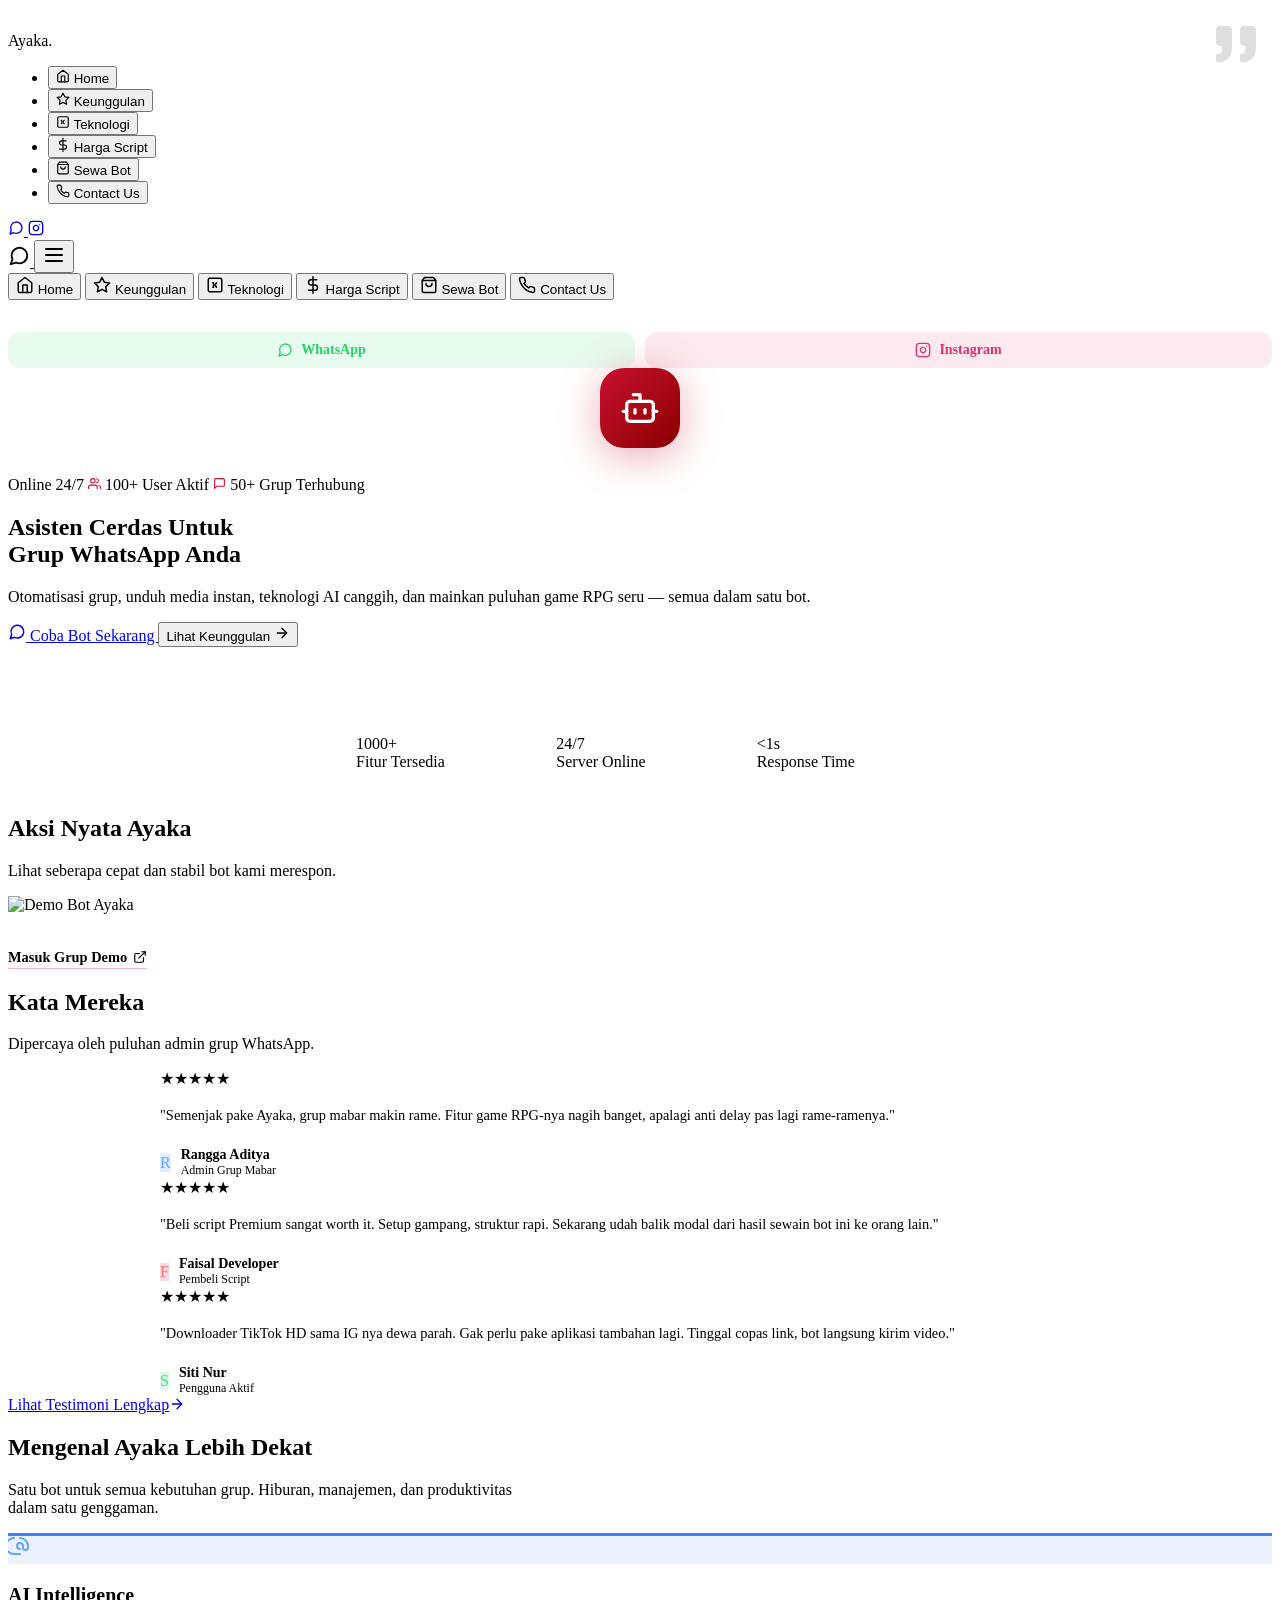
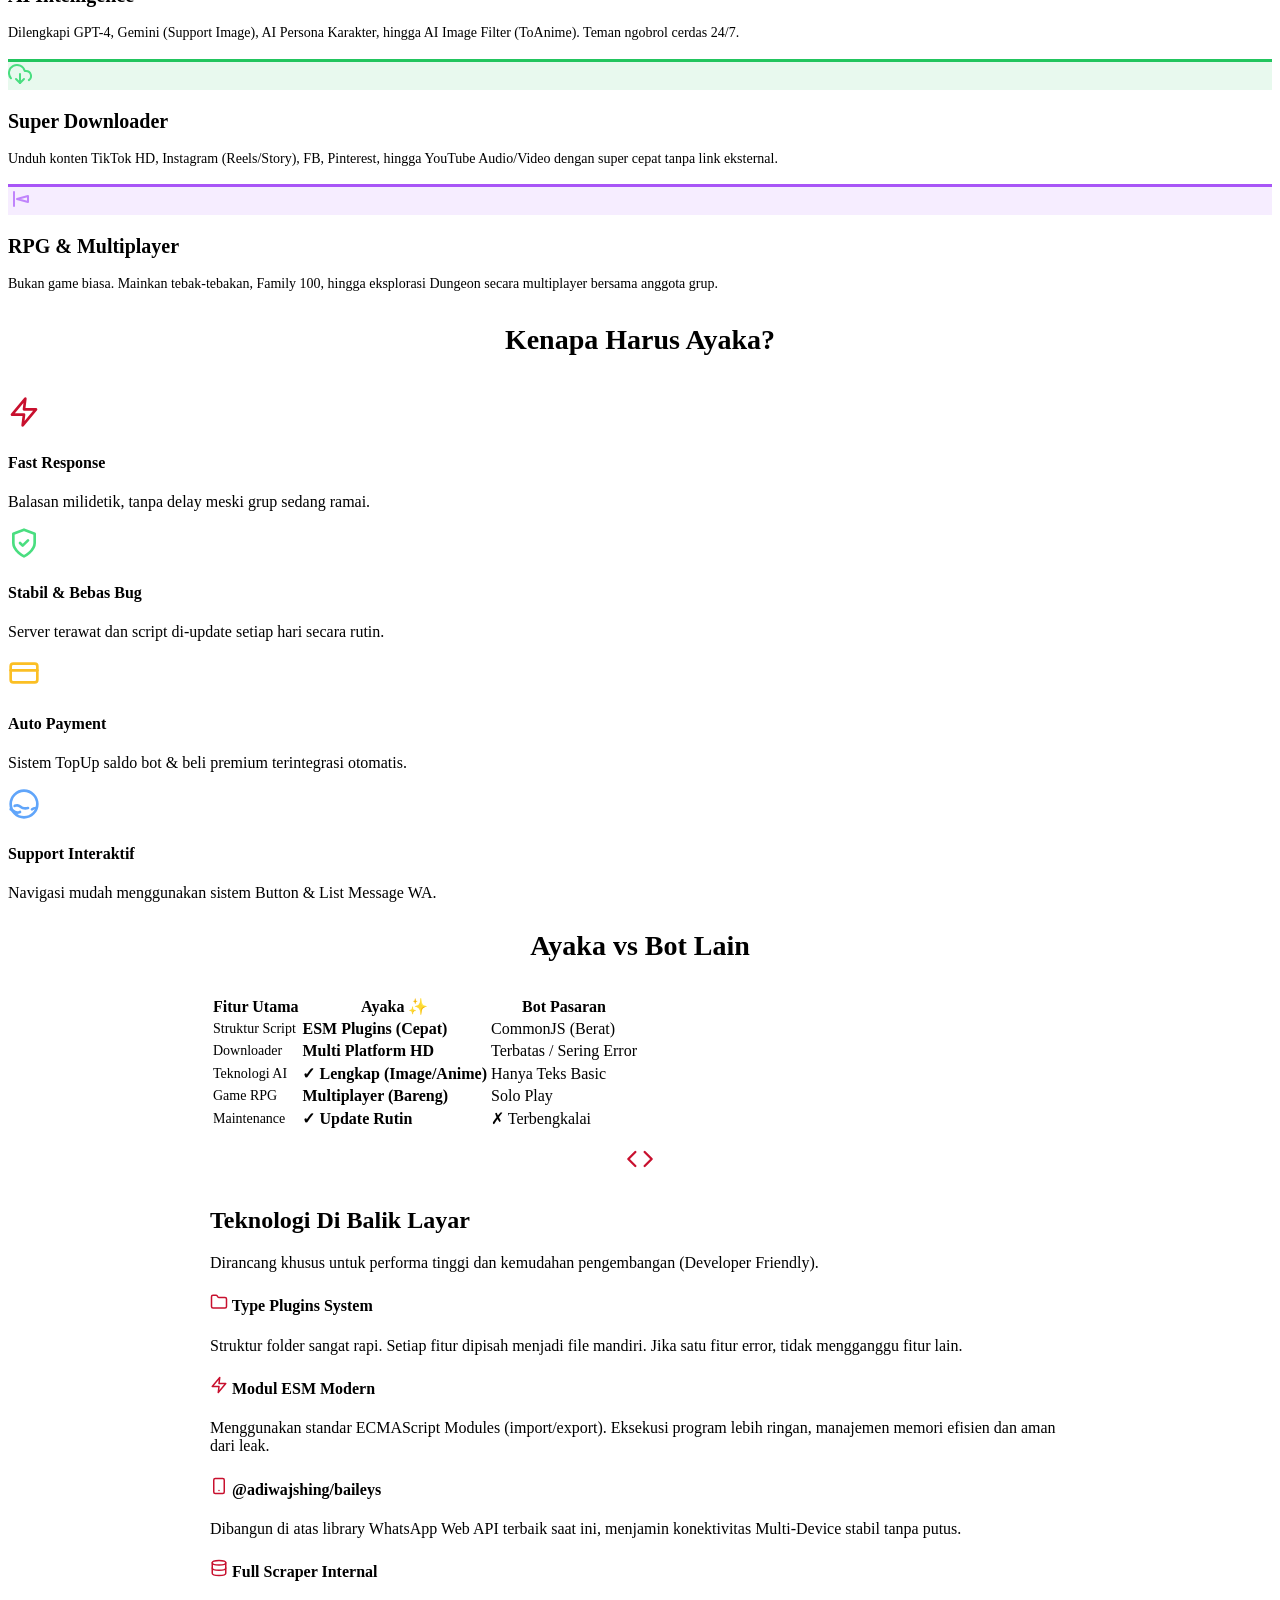
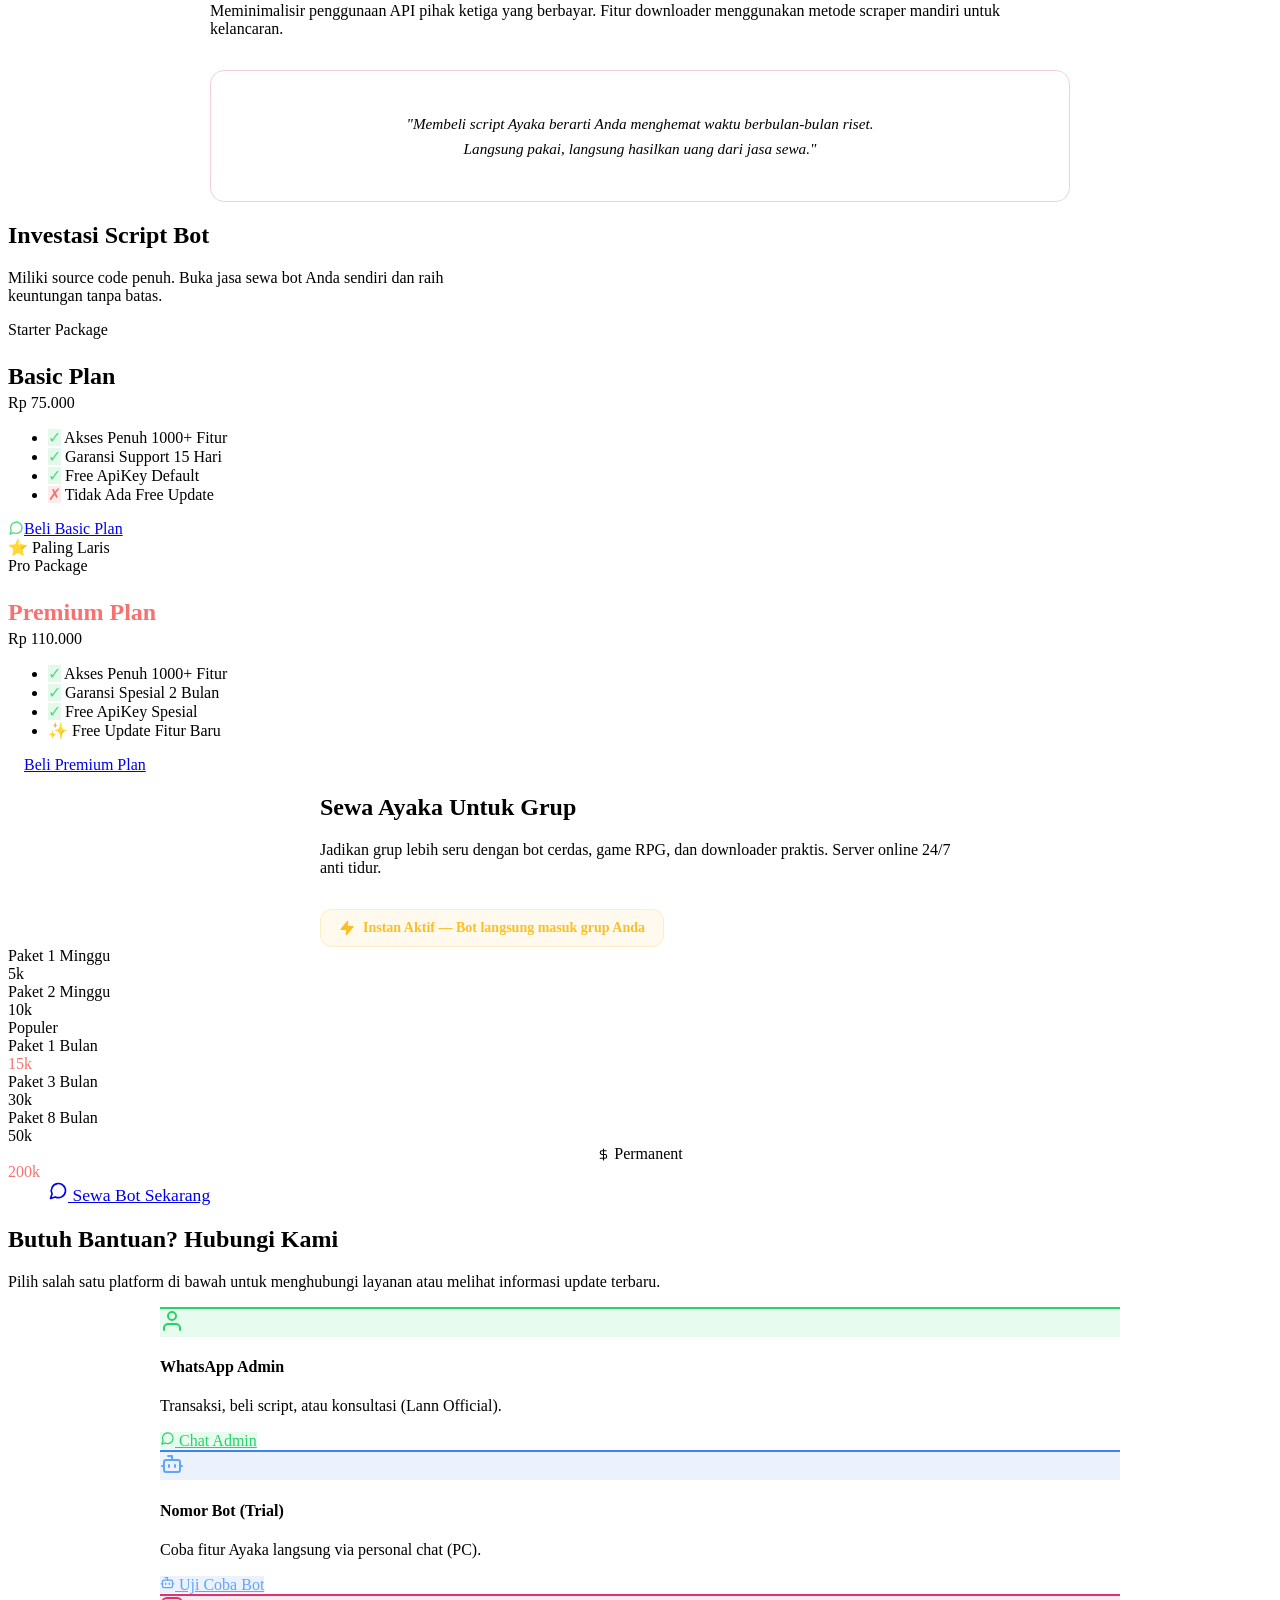
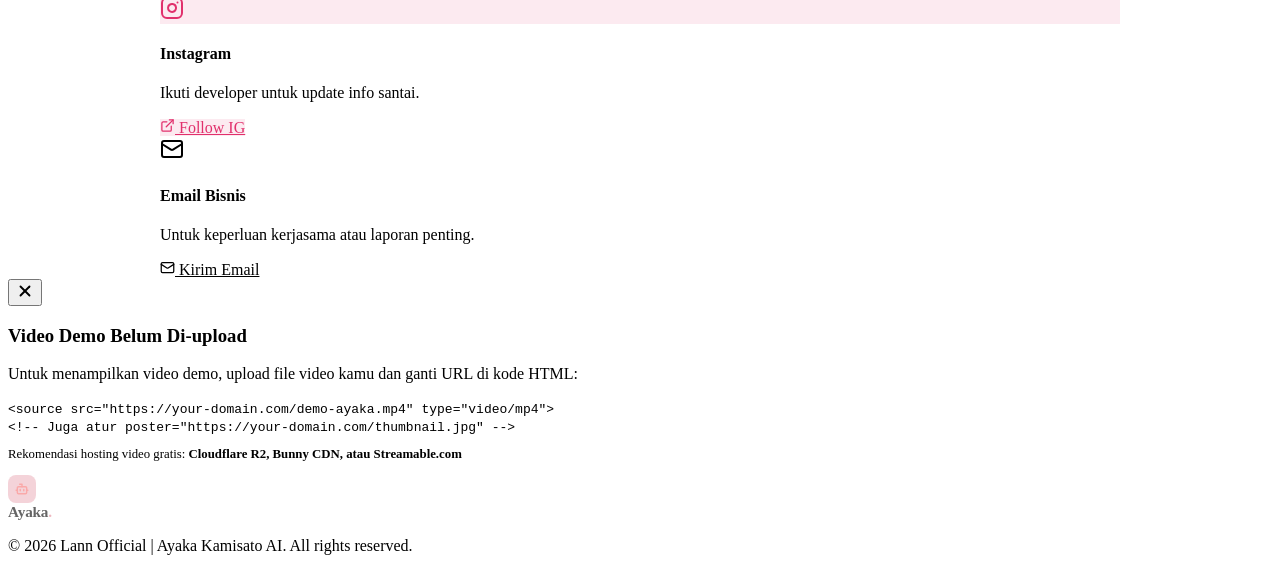
==== index.html @ cf3c9d7c "Update print statement from 'Hello' to 'Goodbye'" ====
<!DOCTYPE html>
<html lang="id">
<head>
  <meta charset="UTF-8">
  <meta name="viewport" content="width=device-width, initial-scale=1.0">
  <title>Ayaka Kamisato | Premium WhatsApp Bot & Script</title>
  <meta name="description" content="Ayaka Kamisato adalah asisten WhatsApp Premium & Modern. Dilengkapi AI, Downloader super cepat, dan fitur RPG interaktif. Beli script atau sewa bot sekarang.">
  <link rel="stylesheet" href="style.css">
  <script src="https://cdn.tailwindcss.com" defer></script>
  <script src="https://unpkg.com/lucide@latest" defer></script>
</head>
<body>

<!-- Ambient Background -->
<div class="bg-ambient" aria-hidden="true"></div>
<div class="bg-grid" aria-hidden="true"></div>

<!-- ==================== NAVBAR ==================== -->
<nav id="navbar" role="navigation" aria-label="Main navigation">
  <div class="nav-inner">
    <!-- Logo -->
    <div class="logo" onclick="navigate('home')" role="button" tabindex="0" aria-label="Go to Home">
      <div class="logo-icon">
        <svg xmlns="http://www.w3.org/2000/svg" width="20" height="20" viewBox="0 0 24 24" fill="none" stroke="white" stroke-width="2.5" stroke-linecap="round" stroke-linejoin="round"><path d="M12 8V4H8"/><rect width="16" height="12" x="4" y="8" rx="2"/><path d="M2 14h2"/><path d="M20 14h2"/><path d="M15 13v2"/><path d="M9 13v2"/></svg>
      </div>
      <span class="logo-text">Ayaka<span>.</span></span>
    </div>

    <!-- Desktop Nav Links -->
    <ul class="nav-links" role="menubar">
      <li role="none"><button data-nav="home" onclick="navigate('home')" class="nav-link active" role="menuitem">
        <svg xmlns="http://www.w3.org/2000/svg" width="14" height="14" viewBox="0 0 24 24" fill="none" stroke="currentColor" stroke-width="2" stroke-linecap="round" stroke-linejoin="round"><path d="m3 9 9-7 9 7v11a2 2 0 0 1-2 2H5a2 2 0 0 1-2-2z"/><polyline points="9 22 9 12 15 12 15 22"/></svg>
        Home
      </button></li>
      <li role="none"><button data-nav="keunggulan" onclick="navigate('keunggulan')" class="nav-link" role="menuitem">
        <svg xmlns="http://www.w3.org/2000/svg" width="14" height="14" viewBox="0 0 24 24" fill="none" stroke="currentColor" stroke-width="2" stroke-linecap="round" stroke-linejoin="round"><polygon points="12 2 15.09 8.26 22 9.27 17 14.14 18.18 21.02 12 17.77 5.82 21.02 7 14.14 2 9.27 8.91 8.26 12 2"/></svg>
        Keunggulan
      </button></li>
      <li role="none"><button data-nav="teknologi" onclick="navigate('teknologi')" class="nav-link" role="menuitem">
        <svg xmlns="http://www.w3.org/2000/svg" width="14" height="14" viewBox="0 0 24 24" fill="none" stroke="currentColor" stroke-width="2" stroke-linecap="round" stroke-linejoin="round"><rect width="18" height="18" x="3" y="3" rx="2"/><path d="M9 9h1v6H9"/><path d="m14 9-2 3 2 3"/></svg>
        Teknologi
      </button></li>
      <li role="none"><button data-nav="harga" onclick="navigate('harga')" class="nav-link" role="menuitem">
        <svg xmlns="http://www.w3.org/2000/svg" width="14" height="14" viewBox="0 0 24 24" fill="none" stroke="currentColor" stroke-width="2" stroke-linecap="round" stroke-linejoin="round"><line x1="12" y1="1" x2="12" y2="23"/><path d="M17 5H9.5a3.5 3.5 0 0 0 0 7h5a3.5 3.5 0 0 1 0 7H6"/></svg>
        Harga Script
      </button></li>
      <li role="none"><button data-nav="sewa" onclick="navigate('sewa')" class="nav-link" role="menuitem">
        <svg xmlns="http://www.w3.org/2000/svg" width="14" height="14" viewBox="0 0 24 24" fill="none" stroke="currentColor" stroke-width="2" stroke-linecap="round" stroke-linejoin="round"><path d="M6 2 3 6v14a2 2 0 0 0 2 2h14a2 2 0 0 0 2-2V6l-3-4z"/><line x1="3" y1="6" x2="21" y2="6"/><path d="M16 10a4 4 0 0 1-8 0"/></svg>
        Sewa Bot
      </button></li>
      <li role="none"><button data-nav="contact" onclick="navigate('contact')" class="nav-link" role="menuitem">
        <svg xmlns="http://www.w3.org/2000/svg" width="14" height="14" viewBox="0 0 24 24" fill="none" stroke="currentColor" stroke-width="2" stroke-linecap="round" stroke-linejoin="round"><path d="M22 16.92v3a2 2 0 0 1-2.18 2 19.79 19.79 0 0 1-8.63-3.07A19.5 19.5 0 0 1 4.99 12a19.79 19.79 0 0 1-3.07-8.67A2 2 0 0 1 3.92 2h3a2 2 0 0 1 2 1.72 12.84 12.84 0 0 0 .7 2.81 2 2 0 0 1-.45 2.11L8.09 9.91a16 16 0 0 0 6 6l1.27-1.27a2 2 0 0 1 2.11-.45 12.84 12.84 0 0 0 2.81.7A2 2 0 0 1 22 16.92z"/></svg>
        Contact Us
      </button></li>
    </ul>

    <!-- Desktop actions -->
    <div class="nav-actions">
      <a href="https://wa.me/6285825143528" target="_blank" rel="noopener" class="nav-icon-btn" title="WhatsApp Admin" aria-label="WhatsApp Admin">
        <svg xmlns="http://www.w3.org/2000/svg" width="16" height="16" viewBox="0 0 24 24" fill="none" stroke="currentColor" stroke-width="2" stroke-linecap="round" stroke-linejoin="round"><path d="m3 21 1.9-5.7a8.5 8.5 0 1 1 3.8 3.8z"/></svg>
      </a>
      <a href="https://instagram.com/__andifadlan" target="_blank" rel="noopener" class="nav-icon-btn" title="Instagram" aria-label="Instagram">
        <svg xmlns="http://www.w3.org/2000/svg" width="16" height="16" viewBox="0 0 24 24" fill="none" stroke="currentColor" stroke-width="2" stroke-linecap="round" stroke-linejoin="round"><rect width="20" height="20" x="2" y="2" rx="5" ry="5"/><path d="M16 11.37A4 4 0 1 1 12.63 8 4 4 0 0 1 16 11.37z"/><line x1="17.5" y1="6.5" x2="17.51" y2="6.5"/></svg>
      </a>
    </div>

    <!-- Mobile actions + hamburger -->
    <div class="mobile-menu-btn">
      <a href="https://wa.me/6285825143528" target="_blank" rel="noopener" style="color: var(--text-muted); transition: color 0.2s;" aria-label="WhatsApp">
        <svg xmlns="http://www.w3.org/2000/svg" width="22" height="22" viewBox="0 0 24 24" fill="none" stroke="currentColor" stroke-width="2" stroke-linecap="round" stroke-linejoin="round"><path d="m3 21 1.9-5.7a8.5 8.5 0 1 1 3.8 3.8z"/></svg>
      </a>
      <button id="hamburger-btn" aria-label="Toggle menu" aria-expanded="false" aria-controls="mobile-menu">
        <svg xmlns="http://www.w3.org/2000/svg" width="24" height="24" viewBox="0 0 24 24" fill="none" stroke="currentColor" stroke-width="2" stroke-linecap="round" stroke-linejoin="round"><line x1="4" y1="6" x2="20" y2="6"/><line x1="4" y1="12" x2="20" y2="12"/><line x1="4" y1="18" x2="20" y2="18"/></svg>
      </button>
    </div>
  </div>
</nav>

<!-- Mobile Drawer -->
<div id="mobile-menu" role="dialog" aria-modal="true" aria-label="Mobile navigation">
  <nav style="margin-bottom: 1rem;">
    <button data-nav="home" onclick="navigate('home')" class="mobile-nav-link">
      <svg class="icon" xmlns="http://www.w3.org/2000/svg" width="18" height="18" viewBox="0 0 24 24" fill="none" stroke="currentColor" stroke-width="2" stroke-linecap="round" stroke-linejoin="round"><path d="m3 9 9-7 9 7v11a2 2 0 0 1-2 2H5a2 2 0 0 1-2-2z"/><polyline points="9 22 9 12 15 12 15 22"/></svg>
      Home
    </button>
    <button data-nav="keunggulan" onclick="navigate('keunggulan')" class="mobile-nav-link">
      <svg class="icon" xmlns="http://www.w3.org/2000/svg" width="18" height="18" viewBox="0 0 24 24" fill="none" stroke="currentColor" stroke-width="2" stroke-linecap="round" stroke-linejoin="round"><polygon points="12 2 15.09 8.26 22 9.27 17 14.14 18.18 21.02 12 17.77 5.82 21.02 7 14.14 2 9.27 8.91 8.26 12 2"/></svg>
      Keunggulan
    </button>
    <button data-nav="teknologi" onclick="navigate('teknologi')" class="mobile-nav-link">
      <svg class="icon" xmlns="http://www.w3.org/2000/svg" width="18" height="18" viewBox="0 0 24 24" fill="none" stroke="currentColor" stroke-width="2" stroke-linecap="round" stroke-linejoin="round"><rect width="18" height="18" x="3" y="3" rx="2"/><path d="M9 9h1v6H9"/><path d="m14 9-2 3 2 3"/></svg>
      Teknologi
    </button>
    <button data-nav="harga" onclick="navigate('harga')" class="mobile-nav-link">
      <svg class="icon" xmlns="http://www.w3.org/2000/svg" width="18" height="18" viewBox="0 0 24 24" fill="none" stroke="currentColor" stroke-width="2" stroke-linecap="round" stroke-linejoin="round"><line x1="12" y1="1" x2="12" y2="23"/><path d="M17 5H9.5a3.5 3.5 0 0 0 0 7h5a3.5 3.5 0 0 1 0 7H6"/></svg>
      Harga Script
    </button>
    <button data-nav="sewa" onclick="navigate('sewa')" class="mobile-nav-link">
      <svg class="icon" xmlns="http://www.w3.org/2000/svg" width="18" height="18" viewBox="0 0 24 24" fill="none" stroke="currentColor" stroke-width="2" stroke-linecap="round" stroke-linejoin="round"><path d="M6 2 3 6v14a2 2 0 0 0 2 2h14a2 2 0 0 0 2-2V6l-3-4z"/><line x1="3" y1="6" x2="21" y2="6"/><path d="M16 10a4 4 0 0 1-8 0"/></svg>
      Sewa Bot
    </button>
    <button data-nav="contact" onclick="navigate('contact')" class="mobile-nav-link">
      <svg class="icon" xmlns="http://www.w3.org/2000/svg" width="18" height="18" viewBox="0 0 24 24" fill="none" stroke="currentColor" stroke-width="2" stroke-linecap="round" stroke-linejoin="round"><path d="M22 16.92v3a2 2 0 0 1-2.18 2 19.79 19.79 0 0 1-8.63-3.07A19.5 19.5 0 0 1 4.99 12a19.79 19.79 0 0 1-3.07-8.67A2 2 0 0 1 3.92 2h3a2 2 0 0 1 2 1.72 12.84 12.84 0 0 0 .7 2.81 2 2 0 0 1-.45 2.11L8.09 9.91a16 16 0 0 0 6 6l1.27-1.27a2 2 0 0 1 2.11-.45 12.84 12.84 0 0 0 2.81.7A2 2 0 0 1 22 16.92z"/></svg>
      Contact Us
    </button>
  </nav>
  <div style="border-top: 1px solid var(--border); padding-top: 1rem; display: flex; gap: 10px;">
    <a href="https://wa.me/6285825143528" target="_blank" rel="noopener"
       style="flex: 1; display: flex; align-items: center; justify-content: center; gap: 8px; padding: 10px; border-radius: 12px; background: rgba(37,211,102,0.1); color: #25D366; font-size: 0.875rem; font-weight: 600; text-decoration: none;">
      <svg xmlns="http://www.w3.org/2000/svg" width="16" height="16" viewBox="0 0 24 24" fill="none" stroke="currentColor" stroke-width="2" stroke-linecap="round" stroke-linejoin="round"><path d="m3 21 1.9-5.7a8.5 8.5 0 1 1 3.8 3.8z"/></svg>
      WhatsApp
    </a>
    <a href="https://instagram.com/__andifadlan" target="_blank" rel="noopener"
       style="flex: 1; display: flex; align-items: center; justify-content: center; gap: 8px; padding: 10px; border-radius: 12px; background: rgba(225,48,108,0.1); color: #E1306C; font-size: 0.875rem; font-weight: 600; text-decoration: none;">
      <svg xmlns="http://www.w3.org/2000/svg" width="16" height="16" viewBox="0 0 24 24" fill="none" stroke="currentColor" stroke-width="2" stroke-linecap="round" stroke-linejoin="round"><rect width="20" height="20" x="2" y="2" rx="5" ry="5"/><path d="M16 11.37A4 4 0 1 1 12.63 8 4 4 0 0 1 16 11.37z"/><line x1="17.5" y1="6.5" x2="17.51" y2="6.5"/></svg>
      Instagram
    </a>
  </div>
</div>

<!-- ==================== MAIN ==================== -->
<main>

  <!-- ====== 1. HOME ====== -->
  <section id="home" class="page-section">
    <div class="section-container">

      <!-- Hero -->
      <div class="hero-wrapper reveal">
        <!-- Floating bot icon -->
        <div style="margin-bottom: 1.75rem; display: flex; justify-content: center;">
          <div class="animate-float" style="width: 80px; height: 80px; border-radius: 24px; background: linear-gradient(135deg, #C8102E, #8B0000); display: flex; align-items: center; justify-content: center; box-shadow: 0 8px 40px rgba(200,16,46,0.35);">
            <svg xmlns="http://www.w3.org/2000/svg" width="40" height="40" viewBox="0 0 24 24" fill="none" stroke="white" stroke-width="2" stroke-linecap="round" stroke-linejoin="round"><path d="M12 8V4H8"/><rect width="16" height="12" x="4" y="8" rx="2"/><path d="M2 14h2"/><path d="M20 14h2"/><path d="M15 13v2"/><path d="M9 13v2"/></svg>
          </div>
        </div>

        <!-- Badges -->
        <div class="hero-badges">
          <span class="pill pill-red">
            <span class="pulse-dot"></span>
            Online 24/7
          </span>
          <span class="pill">
            <svg xmlns="http://www.w3.org/2000/svg" width="13" height="13" viewBox="0 0 24 24" fill="none" stroke="#C8102E" stroke-width="2" stroke-linecap="round" stroke-linejoin="round"><path d="M17 21v-2a4 4 0 0 0-4-4H5a4 4 0 0 0-4 4v2"/><circle cx="9" cy="7" r="4"/><path d="M23 21v-2a4 4 0 0 0-3-3.87"/><path d="M16 3.13a4 4 0 0 1 0 7.75"/></svg>
            100+ User Aktif
          </span>
          <span class="pill">
            <svg xmlns="http://www.w3.org/2000/svg" width="13" height="13" viewBox="0 0 24 24" fill="none" stroke="#C8102E" stroke-width="2" stroke-linecap="round" stroke-linejoin="round"><path d="M21 15a2 2 0 0 1-2 2H7l-4 4V5a2 2 0 0 1 2-2h14a2 2 0 0 1 2 2z"/></svg>
            50+ Grup Terhubung
          </span>
        </div>

        <h1 class="display-heading hero-title">
          Asisten Cerdas Untuk<br>
          <span class="text-gradient">Grup WhatsApp Anda</span>
        </h1>
        <p class="hero-desc">
          Otomatisasi grup, unduh media instan, teknologi AI canggih, dan mainkan puluhan game RPG seru — semua dalam satu bot.
        </p>
        <div class="hero-actions">
          <a href="https://chat.whatsapp.com/CMWxneFpwcPDoMuh66eY2v" target="_blank" rel="noopener" class="btn-primary">
            <svg xmlns="http://www.w3.org/2000/svg" width="18" height="18" viewBox="0 0 24 24" fill="none" stroke="currentColor" stroke-width="2" stroke-linecap="round" stroke-linejoin="round"><path d="m3 21 1.9-5.7a8.5 8.5 0 1 1 3.8 3.8z"/></svg>
            Coba Bot Sekarang
          </a>
          <button onclick="navigate('keunggulan')" class="btn-secondary">
            Lihat Keunggulan
            <svg xmlns="http://www.w3.org/2000/svg" width="16" height="16" viewBox="0 0 24 24" fill="none" stroke="currentColor" stroke-width="2" stroke-linecap="round" stroke-linejoin="round"><path d="M5 12h14"/><path d="m12 5 7 7-7 7"/></svg>
          </button>
        </div>
      </div>

      <!-- Stats bar -->
      <div class="reveal reveal-delay-1" style="max-width: 600px; margin: 4rem auto 0; display: grid; grid-template-columns: repeat(3, 1fr); gap: 1px; background: var(--border); border-radius: 20px; overflow: hidden; border: 1px solid var(--border);">
        <div class="stat-item" style="padding: 24px 16px; background: var(--bg-card);">
          <div class="stat-number text-gradient">1000+</div>
          <div class="stat-label">Fitur Tersedia</div>
        </div>
        <div class="stat-item" style="padding: 24px 16px; background: var(--bg-card); border-left: 1px solid var(--border); border-right: 1px solid var(--border);">
          <div class="stat-number text-gradient">24/7</div>
          <div class="stat-label">Server Online</div>
        </div>
        <div class="stat-item" style="padding: 24px 16px; background: var(--bg-card);">
          <div class="stat-number text-gradient">&lt;1s</div>
          <div class="stat-label">Response Time</div>
        </div>
      </div>

      <!-- Video Demo -->
      <div class="video-wrapper reveal reveal-delay-2">
        <div class="text-center mb-8">
          <h2 class="section-heading">Aksi Nyata <span class="text-gradient">Ayaka</span></h2>
          <div class="divider"></div>
          <p class="text-subtle mt-4">Lihat seberapa cepat dan stabil bot kami merespon.</p>
        </div>

        <!-- Video container — click to open modal -->
        <div class="video-frame" onclick="openVideoModal()" role="button" tabindex="0" aria-label="Play demo video">
          <img src="https://images.unsplash.com/photo-1614680376593-902f74a936c2?q=80&w=2000&auto=format&fit=crop" alt="Demo Bot Ayaka">
          <div class="video-overlay"></div>
          <div class="play-btn">
            <div class="play-circle">
              <svg xmlns="http://www.w3.org/2000/svg" width="30" height="30" viewBox="0 0 24 24" fill="white" stroke="white" stroke-width="2" stroke-linecap="round" stroke-linejoin="round"><polygon points="5 3 19 12 5 21 5 3"/></svg>
            </div>
          </div>
        </div>

        <div class="text-center mt-6">
          <a href="https://chat.whatsapp.com/CMWxneFpwcPDoMuh66eY2v" target="_blank" rel="noopener"
             style="display: inline-flex; align-items: center; gap: 6px; color: var(--red); font-weight: 600; font-size: 0.9rem; text-decoration: none; border-bottom: 1px solid rgba(200,16,46,0.3); padding-bottom: 2px; transition: border-color 0.2s;">
            Masuk Grup Demo
            <svg xmlns="http://www.w3.org/2000/svg" width="14" height="14" viewBox="0 0 24 24" fill="none" stroke="currentColor" stroke-width="2" stroke-linecap="round" stroke-linejoin="round"><path d="M18 13v6a2 2 0 0 1-2 2H5a2 2 0 0 1-2-2V8a2 2 0 0 1 2-2h6"/><polyline points="15 3 21 3 21 9"/><line x1="10" y1="14" x2="21" y2="3"/></svg>
          </a>
        </div>
      </div>

      <!-- Testimonials -->
      <div class="mt-20 reveal">
        <div class="text-center mb-12">
          <h2 class="section-heading">Kata <span class="text-gradient">Mereka</span></h2>
          <div class="divider"></div>
          <p class="text-subtle mt-4">Dipercaya oleh puluhan admin grup WhatsApp.</p>
        </div>

        <div class="grid-3" style="max-width: 960px; margin: 0 auto;">
          <!-- Testi 1 -->
          <div class="testi-card">
            <div style="position: absolute; top: 20px; right: 20px; opacity: 0.04;">
              <svg xmlns="http://www.w3.org/2000/svg" width="48" height="48" viewBox="0 0 24 24" fill="currentColor"><path d="M3 21c3 0 7-1 7-8V5c0-1.25-.756-2.017-2-2H4c-1.25 0-2 .75-2 1.972V11c0 1.25.75 2 2 2 1 0 1 0 1 1v1c0 1-1 2-2 2s-1 .008-1 1.031V20c0 1 0 1 1 1z"/><path d="M15 21c3 0 7-1 7-8V5c0-1.25-.757-2.017-2-2h-4c-1.25 0-2 .75-2 1.972V11c0 1.25.75 2 2 2h.75c0 2.25.25 4-2.75 4v3c0 1 0 1 1 1z"/></svg>
            </div>
            <div class="stars">★★★★★</div>
            <p style="font-size: 0.9rem; color: var(--text-subtle); margin-bottom: 1.25rem; line-height: 1.7;">"Semenjak pake Ayaka, grup mabar makin rame. Fitur game RPG-nya nagih banget, apalagi anti delay pas lagi rame-ramenya."</p>
            <div style="display: flex; align-items: center; gap: 10px;">
              <div class="testi-avatar" style="background: rgba(59,130,246,0.15); color: #60A5FA;">R</div>
              <div>
                <div style="font-weight: 700; font-size: 0.875rem;">Rangga Aditya</div>
                <div style="font-size: 0.75rem; color: var(--text-muted);">Admin Grup Mabar</div>
              </div>
            </div>
          </div>

          <!-- Testi 2 -->
          <div class="testi-card testi-featured">
            <div style="position: absolute; top: 20px; right: 20px; opacity: 0.04;">
              <svg xmlns="http://www.w3.org/2000/svg" width="48" height="48" viewBox="0 0 24 24" fill="currentColor"><path d="M3 21c3 0 7-1 7-8V5c0-1.25-.756-2.017-2-2H4c-1.25 0-2 .75-2 1.972V11c0 1.25.75 2 2 2 1 0 1 0 1 1v1c0 1-1 2-2 2s-1 .008-1 1.031V20c0 1 0 1 1 1z"/><path d="M15 21c3 0 7-1 7-8V5c0-1.25-.757-2.017-2-2h-4c-1.25 0-2 .75-2 1.972V11c0 1.25.75 2 2 2h.75c0 2.25.25 4-2.75 4v3c0 1 0 1 1 1z"/></svg>
            </div>
            <div class="stars">★★★★★</div>
            <p style="font-size: 0.9rem; color: var(--text-subtle); margin-bottom: 1.25rem; line-height: 1.7;">"Beli script Premium sangat worth it. Setup gampang, struktur rapi. Sekarang udah balik modal dari hasil sewain bot ini ke orang lain."</p>
            <div style="display: flex; align-items: center; gap: 10px;">
              <div class="testi-avatar" style="background: rgba(200,16,46,0.15); color: #f87171;">F</div>
              <div>
                <div style="font-weight: 700; font-size: 0.875rem;">Faisal Developer</div>
                <div style="font-size: 0.75rem; color: var(--text-muted);">Pembeli Script</div>
              </div>
            </div>
          </div>

          <!-- Testi 3 -->
          <div class="testi-card">
            <div style="position: absolute; top: 20px; right: 20px; opacity: 0.04;">
              <svg xmlns="http://www.w3.org/2000/svg" width="48" height="48" viewBox="0 0 24 24" fill="currentColor"><path d="M3 21c3 0 7-1 7-8V5c0-1.25-.756-2.017-2-2H4c-1.25 0-2 .75-2 1.972V11c0 1.25.75 2 2 2 1 0 1 0 1 1v1c0 1-1 2-2 2s-1 .008-1 1.031V20c0 1 0 1 1 1z"/><path d="M15 21c3 0 7-1 7-8V5c0-1.25-.757-2.017-2-2h-4c-1.25 0-2 .75-2 1.972V11c0 1.25.75 2 2 2h.75c0 2.25.25 4-2.75 4v3c0 1 0 1 1 1z"/></svg>
            </div>
            <div class="stars">★★★★★</div>
            <p style="font-size: 0.9rem; color: var(--text-subtle); margin-bottom: 1.25rem; line-height: 1.7;">"Downloader TikTok HD sama IG nya dewa parah. Gak perlu pake aplikasi tambahan lagi. Tinggal copas link, bot langsung kirim video."</p>
            <div style="display: flex; align-items: center; gap: 10px;">
              <div class="testi-avatar" style="background: rgba(34,197,94,0.15); color: #4ADE80;">S</div>
              <div>
                <div style="font-weight: 700; font-size: 0.875rem;">Siti Nur</div>
                <div style="font-size: 0.75rem; color: var(--text-muted);">Pengguna Aktif</div>
              </div>
            </div>
          </div>
        </div>

        <div class="text-center mt-8">
          <a href="https://whatsapp.com/channel/0029Vb7t19Z3GJP49ynXKj1V" target="_blank" rel="noopener" class="btn-secondary" style="display: inline-flex;">
            Lihat Testimoni Lengkap
            <svg xmlns="http://www.w3.org/2000/svg" width="16" height="16" viewBox="0 0 24 24" fill="none" stroke="currentColor" stroke-width="2" stroke-linecap="round" stroke-linejoin="round"><path d="M5 12h14"/><path d="m12 5 7 7-7 7"/></svg>
          </a>
        </div>
      </div>

    </div>
  </section>

  <!-- ====== 2. KEUNGGULAN ====== -->
  <section id="keunggulan" class="page-section">
    <div class="section-container">

      <div class="text-center mb-16 reveal">
        <h2 class="section-heading">Mengenal <span class="text-gradient">Ayaka</span> Lebih Dekat</h2>
        <div class="divider"></div>
        <p class="text-subtle mt-4 mx-auto" style="max-width: 520px;">Satu bot untuk semua kebutuhan grup. Hiburan, manajemen, dan produktivitas dalam satu genggaman.</p>
      </div>

      <!-- Feature Cards -->
      <div class="grid-3 mb-20 reveal">
        <div class="feature-card" style="border-top: 3px solid #3B82F6;">
          <div class="feature-icon" style="background: rgba(59,130,246,0.1);">
            <svg xmlns="http://www.w3.org/2000/svg" width="24" height="24" viewBox="0 0 24 24" fill="none" stroke="#60A5FA" stroke-width="2" stroke-linecap="round" stroke-linejoin="round"><path d="M12 2a8 8 0 0 1 8 8v1.5a2.5 2.5 0 0 1-5 0V10a3 3 0 1 0-3 3"/><path d="M6 2a8 8 0 0 0 0 16H12"/></svg>
          </div>
          <h3 style="font-weight: 800; font-size: 1.25rem; margin-bottom: 10px;">AI Intelligence</h3>
          <p style="font-size: 0.875rem; color: var(--text-subtle); line-height: 1.7;">Dilengkapi GPT-4, Gemini (Support Image), AI Persona Karakter, hingga AI Image Filter (ToAnime). Teman ngobrol cerdas 24/7.</p>
        </div>
        <div class="feature-card" style="border-top: 3px solid #22C55E;">
          <div class="feature-icon" style="background: rgba(34,197,94,0.1);">
            <svg xmlns="http://www.w3.org/2000/svg" width="24" height="24" viewBox="0 0 24 24" fill="none" stroke="#4ADE80" stroke-width="2" stroke-linecap="round" stroke-linejoin="round"><polyline points="8 17 12 21 16 17"/><line x1="12" y1="12" x2="12" y2="21"/><path d="M20.88 18.09A5 5 0 0 0 18 9h-1.26A8 8 0 1 0 3 16.29"/></svg>
          </div>
          <h3 style="font-weight: 800; font-size: 1.25rem; margin-bottom: 10px;">Super Downloader</h3>
          <p style="font-size: 0.875rem; color: var(--text-subtle); line-height: 1.7;">Unduh konten TikTok HD, Instagram (Reels/Story), FB, Pinterest, hingga YouTube Audio/Video dengan super cepat tanpa link eksternal.</p>
        </div>
        <div class="feature-card" style="border-top: 3px solid #A855F7;">
          <div class="feature-icon" style="background: rgba(168,85,247,0.1);">
            <svg xmlns="http://www.w3.org/2000/svg" width="24" height="24" viewBox="0 0 24 24" fill="none" stroke="#C084FC" stroke-width="2" stroke-linecap="round" stroke-linejoin="round"><line x1="6" y1="5" x2="6" y2="19"/><path d="M20 9 9 12l11 3V9z"/></svg>
          </div>
          <h3 style="font-weight: 800; font-size: 1.25rem; margin-bottom: 10px;">RPG & Multiplayer</h3>
          <p style="font-size: 0.875rem; color: var(--text-subtle); line-height: 1.7;">Bukan game biasa. Mainkan tebak-tebakan, Family 100, hingga eksplorasi Dungeon secara multiplayer bersama anggota grup.</p>
        </div>
      </div>

      <!-- Why Ayaka -->
      <div class="mb-20 reveal">
        <h3 style="font-family: var(--font-display); font-size: 1.75rem; text-align: center; margin-bottom: 2.5rem;">Kenapa Harus <span style="color: var(--red);">Ayaka?</span></h3>
        <div class="grid-4">
          <div class="why-card">
            <div class="why-icon"><svg xmlns="http://www.w3.org/2000/svg" width="32" height="32" viewBox="0 0 24 24" fill="none" stroke="#C8102E" stroke-width="2" stroke-linecap="round" stroke-linejoin="round"><polygon points="13 2 3 14 12 14 11 22 21 10 12 10 13 2"/></svg></div>
            <h4>Fast Response</h4>
            <p>Balasan milidetik, tanpa delay meski grup sedang ramai.</p>
          </div>
          <div class="why-card">
            <div class="why-icon"><svg xmlns="http://www.w3.org/2000/svg" width="32" height="32" viewBox="0 0 24 24" fill="none" stroke="#4ADE80" stroke-width="2" stroke-linecap="round" stroke-linejoin="round"><path d="M12 22s8-4 8-10V5l-8-3-8 3v7c0 6 8 10 8 10z"/><path d="m9 12 2 2 4-4"/></svg></div>
            <h4>Stabil & Bebas Bug</h4>
            <p>Server terawat dan script di-update setiap hari secara rutin.</p>
          </div>
          <div class="why-card">
            <div class="why-icon"><svg xmlns="http://www.w3.org/2000/svg" width="32" height="32" viewBox="0 0 24 24" fill="none" stroke="#FBBF24" stroke-width="2" stroke-linecap="round" stroke-linejoin="round"><rect width="20" height="14" x="2" y="5" rx="2"/><line x1="2" y1="10" x2="22" y2="10"/></svg></div>
            <h4>Auto Payment</h4>
            <p>Sistem TopUp saldo bot & beli premium terintegrasi otomatis.</p>
          </div>
          <div class="why-card">
            <div class="why-icon"><svg xmlns="http://www.w3.org/2000/svg" width="32" height="32" viewBox="0 0 24 24" fill="none" stroke="#60A5FA" stroke-width="2" stroke-linecap="round" stroke-linejoin="round"><path d="M15 15s-2 .5-4 0-2-2-4-2-2 .5-2 .5"/><path d="M9 18c-4.51 2-5-2-7-2"/><path d="M21 15c-1 0-2.5.5-3 1"/><path d="M2 12c0-5.5 4.5-10 10-10s10 4.5 10 10-4.5 10-10 10S2 17.5 2 12z"/></svg></div>
            <h4>Support Interaktif</h4>
            <p>Navigasi mudah menggunakan sistem Button & List Message WA.</p>
          </div>
        </div>
      </div>

      <!-- Comparison Table -->
      <div class="reveal" style="max-width: 860px; margin: 0 auto;">
        <h3 style="font-family: var(--font-display); font-size: 1.75rem; text-align: center; margin-bottom: 2rem;">Ayaka <span style="color: var(--text-muted);">vs Bot Lain</span></h3>
        <div style="background: var(--bg-card); border: 1px solid var(--border); border-radius: 20px; overflow: hidden;">
          <div style="overflow-x: auto;">
            <table class="compare-table">
              <thead>
                <tr>
                  <th>Fitur Utama</th>
                  <th class="col-ayaka">Ayaka ✨</th>
                  <th>Bot Pasaran</th>
                </tr>
              </thead>
              <tbody>
                <tr>
                  <td style="color: var(--text-subtle); font-size: 0.875rem;">Struktur Script</td>
                  <td class="col-ayaka" style="font-weight: 600;">ESM Plugins (Cepat)</td>
                  <td style="color: var(--text-muted);">CommonJS (Berat)</td>
                </tr>
                <tr>
                  <td style="color: var(--text-subtle); font-size: 0.875rem;">Downloader</td>
                  <td class="col-ayaka" style="font-weight: 600;">Multi Platform HD</td>
                  <td style="color: var(--text-muted);">Terbatas / Sering Error</td>
                </tr>
                <tr>
                  <td style="color: var(--text-subtle); font-size: 0.875rem;">Teknologi AI</td>
                  <td class="col-ayaka" style="font-weight: 600;">✓ Lengkap (Image/Anime)</td>
                  <td style="color: var(--text-muted);">Hanya Teks Basic</td>
                </tr>
                <tr>
                  <td style="color: var(--text-subtle); font-size: 0.875rem;">Game RPG</td>
                  <td class="col-ayaka" style="font-weight: 600;">Multiplayer (Bareng)</td>
                  <td style="color: var(--text-muted);">Solo Play</td>
                </tr>
                <tr>
                  <td style="color: var(--text-subtle); font-size: 0.875rem;">Maintenance</td>
                  <td class="col-ayaka" style="font-weight: 600;">✓ Update Rutin</td>
                  <td style="color: var(--text-muted);">✗ Terbengkalai</td>
                </tr>
              </tbody>
            </table>
          </div>
        </div>
      </div>

    </div>
  </section>

  <!-- ====== 3. TEKNOLOGI ====== -->
  <section id="teknologi" class="page-section">
    <div class="section-container">
      <div style="max-width: 860px; margin: 0 auto;">
        <div class="text-center mb-12 reveal">
          <div style="width: 56px; height: 56px; background: var(--red-dim); border-radius: 16px; display: flex; align-items: center; justify-content: center; margin: 0 auto 1rem;">
            <svg xmlns="http://www.w3.org/2000/svg" width="28" height="28" viewBox="0 0 24 24" fill="none" stroke="#C8102E" stroke-width="2" stroke-linecap="round" stroke-linejoin="round"><polyline points="16 18 22 12 16 6"/><polyline points="8 6 2 12 8 18"/></svg>
          </div>
          <h2 class="section-heading">Teknologi <span class="text-gradient">Di Balik Layar</span></h2>
          <div class="divider"></div>
          <p class="text-subtle mt-4">Dirancang khusus untuk performa tinggi dan kemudahan pengembangan (Developer Friendly).</p>
        </div>

        <div class="grid-2 reveal">
          <div class="tech-card">
            <h4>
              <svg xmlns="http://www.w3.org/2000/svg" width="18" height="18" viewBox="0 0 24 24" fill="none" stroke="#C8102E" stroke-width="2" stroke-linecap="round" stroke-linejoin="round"><path d="M4 20h16a2 2 0 0 0 2-2V8a2 2 0 0 0-2-2h-7.93a2 2 0 0 1-1.66-.9l-.82-1.2A2 2 0 0 0 7.93 3H4a2 2 0 0 0-2 2v13c0 1.1.9 2 2 2z"/></svg>
              Type Plugins System
            </h4>
            <p>Struktur folder sangat rapi. Setiap fitur dipisah menjadi file mandiri. Jika satu fitur error, tidak mengganggu fitur lain.</p>
          </div>
          <div class="tech-card">
            <h4>
              <svg xmlns="http://www.w3.org/2000/svg" width="18" height="18" viewBox="0 0 24 24" fill="none" stroke="#C8102E" stroke-width="2" stroke-linecap="round" stroke-linejoin="round"><polygon points="13 2 3 14 12 14 11 22 21 10 12 10 13 2"/></svg>
              Modul ESM Modern
            </h4>
            <p>Menggunakan standar ECMAScript Modules (import/export). Eksekusi program lebih ringan, manajemen memori efisien dan aman dari leak.</p>
          </div>
          <div class="tech-card">
            <h4>
              <svg xmlns="http://www.w3.org/2000/svg" width="18" height="18" viewBox="0 0 24 24" fill="none" stroke="#C8102E" stroke-width="2" stroke-linecap="round" stroke-linejoin="round"><rect width="14" height="20" x="5" y="2" rx="2" ry="2"/><path d="M12 18h.01"/></svg>
              @adiwajshing/baileys
            </h4>
            <p>Dibangun di atas library WhatsApp Web API terbaik saat ini, menjamin konektivitas Multi-Device stabil tanpa putus.</p>
          </div>
          <div class="tech-card">
            <h4>
              <svg xmlns="http://www.w3.org/2000/svg" width="18" height="18" viewBox="0 0 24 24" fill="none" stroke="#C8102E" stroke-width="2" stroke-linecap="round" stroke-linejoin="round"><ellipse cx="12" cy="5" rx="9" ry="3"/><path d="M21 12c0 1.66-4 3-9 3s-9-1.34-9-3"/><path d="M3 5v14c0 1.66 4 3 9 3s9-1.34 9-3V5"/></svg>
              Full Scraper Internal
            </h4>
            <p>Meminimalisir penggunaan API pihak ketiga yang berbayar. Fitur downloader menggunakan metode scraper mandiri untuk kelancaran.</p>
          </div>
        </div>

        <div class="reveal" style="margin-top: 2rem; background: var(--red-dim); border: 1px solid rgba(200,16,46,0.2); border-radius: 14px; padding: 24px; text-align: center;">
          <p style="color: var(--text-subtle); font-style: italic; font-size: 0.95rem; line-height: 1.7;">
            "Membeli script Ayaka berarti Anda menghemat waktu berbulan-bulan riset.<br>Langsung pakai, langsung hasilkan uang dari jasa sewa."
          </p>
        </div>
      </div>
    </div>
  </section>

  <!-- ====== 4. HARGA SCRIPT ====== -->
  <section id="harga" class="page-section">
    <div class="section-container">
      <div class="text-center mb-16 reveal">
        <h2 class="section-heading">Investasi <span class="text-gradient">Script Bot</span></h2>
        <div class="divider"></div>
        <p class="text-subtle mt-4 mx-auto" style="max-width: 500px;">Miliki source code penuh. Buka jasa sewa bot Anda sendiri dan raih keuntungan tanpa batas.</p>
      </div>

      <div class="pricing-grid reveal">
        <!-- Basic Plan -->
        <div class="pricing-card">
          <span class="pricing-plan-label" style="background: rgba(255,255,255,0.06); color: var(--text-subtle);">Starter Package</span>
          <h3 style="font-weight: 800; font-size: 1.5rem; margin-bottom: 4px;">Basic Plan</h3>
          <div class="pricing-price">Rp 75.000</div>

          <ul class="feature-list">
            <li class="included">
              <span class="feat-icon" style="background: rgba(34,197,94,0.12); color: #4ADE80;">✓</span>
              Akses Penuh 1000+ Fitur
            </li>
            <li class="included">
              <span class="feat-icon" style="background: rgba(34,197,94,0.12); color: #4ADE80;">✓</span>
              Garansi Support 15 Hari
            </li>
            <li class="included">
              <span class="feat-icon" style="background: rgba(34,197,94,0.12); color: #4ADE80;">✓</span>
              Free ApiKey Default
            </li>
            <li>
              <span class="feat-icon" style="background: rgba(239,68,68,0.1); color: #F87171;">✗</span>
              Tidak Ada Free Update
            </li>
          </ul>

          <a href="https://wa.me/6285825143528?text=Halo%20Owner,%20Saya%20ingin%20membeli%20Script%20Ayaka%20Paket%20Basic%20Rp75.000" target="_blank" rel="noopener" class="btn-secondary w-full" style="display: flex;">
            <svg xmlns="http://www.w3.org/2000/svg" width="16" height="16" viewBox="0 0 24 24" fill="none" stroke="#4ADE80" stroke-width="2" stroke-linecap="round" stroke-linejoin="round"><path d="m3 21 1.9-5.7a8.5 8.5 0 1 1 3.8 3.8z"/></svg>
            Beli Basic Plan
          </a>
        </div>

        <!-- Premium Plan -->
        <div class="pricing-card featured">
          <div class="pricing-badge">⭐ Paling Laris</div>
          <span class="pricing-plan-label" style="background: var(--red-dim); color: var(--red);">Pro Package</span>
          <h3 style="font-weight: 800; font-size: 1.5rem; color: #f87171; margin-bottom: 4px;">Premium Plan</h3>
          <div class="pricing-price text-gradient">Rp 110.000</div>

          <ul class="feature-list">
            <li class="included">
              <span class="feat-icon" style="background: rgba(34,197,94,0.12); color: #4ADE80;">✓</span>
              Akses Penuh 1000+ Fitur
            </li>
            <li class="included">
              <span class="feat-icon" style="background: rgba(34,197,94,0.12); color: #4ADE80;">✓</span>
              Garansi Spesial 2 Bulan
            </li>
            <li class="included">
              <span class="feat-icon" style="background: rgba(34,197,94,0.12); color: #4ADE80;">✓</span>
              Free ApiKey Spesial
            </li>
            <li class="included">
              <span class="feat-icon" style="background: var(--red-dim); color: var(--red);">✨</span>
              Free Update Fitur Baru
            </li>
          </ul>

          <a href="https://wa.me/6285825143528?text=Halo%20Owner,%20Saya%20ingin%20membeli%20Script%20Ayaka%20Paket%20Premium%20Rp110.000" target="_blank" rel="noopener" class="btn-primary w-full" style="display: flex;">
            <svg xmlns="http://www.w3.org/2000/svg" width="16" height="16" viewBox="0 0 24 24" fill="none" stroke="white" stroke-width="2" stroke-linecap="round" stroke-linejoin="round"><path d="m3 21 1.9-5.7a8.5 8.5 0 1 1 3.8 3.8z"/></svg>
            Beli Premium Plan
          </a>
        </div>
      </div>
    </div>
  </section>

  <!-- ====== 5. SEWA BOT ====== -->
  <section id="sewa" class="page-section">
    <div class="section-container">
      <div class="text-center mb-14 reveal" style="max-width: 640px; margin-left: auto; margin-right: auto;">
        <h2 class="section-heading">Sewa Ayaka <span class="text-gradient">Untuk Grup</span></h2>
        <div class="divider"></div>
        <p class="text-subtle mt-4">Jadikan grup lebih seru dengan bot cerdas, game RPG, dan downloader praktis. Server online 24/7 anti tidur.</p>
        <div style="display: inline-flex; align-items: center; gap: 8px; margin-top: 1rem; background: rgba(251,191,36,0.08); border: 1px solid rgba(251,191,36,0.2); border-radius: 12px; padding: 10px 18px;">
          <svg xmlns="http://www.w3.org/2000/svg" width="16" height="16" viewBox="0 0 24 24" fill="#FBBF24" stroke="#FBBF24" stroke-width="2" stroke-linecap="round" stroke-linejoin="round"><polygon points="13 2 3 14 12 14 11 22 21 10 12 10 13 2"/></svg>
          <span style="color: #FBBF24; font-weight: 600; font-size: 0.875rem;">Instan Aktif — Bot langsung masuk grup Anda</span>
        </div>
      </div>

      <div class="rent-grid reveal">
        <div class="rent-card">
          <div class="rent-label">Paket 1 Minggu</div>
          <div class="rent-price">5k</div>
        </div>
        <div class="rent-card">
          <div class="rent-label">Paket 2 Minggu</div>
          <div class="rent-price">10k</div>
        </div>
        <div class="rent-card popular">
          <span class="rent-badge-small">Populer</span>
          <div class="rent-label">Paket 1 Bulan</div>
          <div class="rent-price" style="color: #f87171;">15k</div>
        </div>
        <div class="rent-card">
          <div class="rent-label">Paket 3 Bulan</div>
          <div class="rent-price">30k</div>
        </div>
        <div class="rent-card">
          <div class="rent-label">Paket 8 Bulan</div>
          <div class="rent-price">50k</div>
        </div>
        <div class="rent-card popular" style="background: linear-gradient(135deg, rgba(200,16,46,0.1) 0%, var(--bg-card) 100%);">
          <div class="rent-label" style="display: flex; align-items: center; justify-content: center; gap: 4px;">
            <svg xmlns="http://www.w3.org/2000/svg" width="13" height="13" viewBox="0 0 24 24" fill="none" stroke="currentColor" stroke-width="2" stroke-linecap="round" stroke-linejoin="round"><path d="M12 2v20M17 5H9.5a3.5 3.5 0 0 0 0 7h5a3.5 3.5 0 0 1 0 7H6"/></svg>
            Permanent
          </div>
          <div class="rent-price" style="color: #f87171;">200k</div>
        </div>
      </div>

      <div class="text-center reveal mt-6">
        <a href="https://wa.me/6285825143528?text=Halo,%20saya%20tertarik%20untuk%20sewa%20bot%20Ayaka%20ke%20grup%20saya!" target="_blank" rel="noopener" class="btn-primary" style="font-size: 1.1rem; padding: 16px 40px;">
          <svg xmlns="http://www.w3.org/2000/svg" width="20" height="20" viewBox="0 0 24 24" fill="none" stroke="currentColor" stroke-width="2" stroke-linecap="round" stroke-linejoin="round"><path d="m3 21 1.9-5.7a8.5 8.5 0 1 1 3.8 3.8z"/></svg>
          Sewa Bot Sekarang
        </a>
      </div>
    </div>
  </section>

  <!-- ====== 6. CONTACT ====== -->
  <section id="contact" class="page-section">
    <div class="section-container">
      <div class="text-center mb-14 reveal">
        <h2 class="section-heading">Butuh Bantuan? <span class="text-gradient">Hubungi Kami</span></h2>
        <div class="divider"></div>
        <p class="text-subtle mt-4">Pilih salah satu platform di bawah untuk menghubungi layanan atau melihat informasi update terbaru.</p>
      </div>

      <div class="grid-4 reveal" style="max-width: 960px; margin: 0 auto;">
        <!-- WA Admin -->
        <div class="contact-card" style="border-top: 2px solid #25D366;">
          <div class="contact-icon" style="background: rgba(37,211,102,0.1); color: #25D366;">
            <svg xmlns="http://www.w3.org/2000/svg" width="24" height="24" viewBox="0 0 24 24" fill="none" stroke="currentColor" stroke-width="2" stroke-linecap="round" stroke-linejoin="round"><path d="M20 21v-2a4 4 0 0 0-4-4H8a4 4 0 0 0-4 4v2"/><circle cx="12" cy="7" r="4"/></svg>
          </div>
          <h4>WhatsApp Admin</h4>
          <p>Transaksi, beli script, atau konsultasi (Lann Official).</p>
          <a href="https://wa.me/6285825143528" target="_blank" rel="noopener" class="contact-btn"
             style="background: rgba(37,211,102,0.1); color: #25D366; border-color: rgba(37,211,102,0.25);"
             onmouseover="this.style.background='#25D366'; this.style.color='#fff';"
             onmouseout="this.style.background='rgba(37,211,102,0.1)'; this.style.color='#25D366';">
            <svg xmlns="http://www.w3.org/2000/svg" width="15" height="15" viewBox="0 0 24 24" fill="none" stroke="currentColor" stroke-width="2" stroke-linecap="round" stroke-linejoin="round"><path d="m3 21 1.9-5.7a8.5 8.5 0 1 1 3.8 3.8z"/></svg>
            Chat Admin
          </a>
        </div>

        <!-- Bot Trial -->
        <div class="contact-card" style="border-top: 2px solid #3B82F6;">
          <div class="contact-icon" style="background: rgba(59,130,246,0.1); color: #60A5FA;">
            <svg xmlns="http://www.w3.org/2000/svg" width="24" height="24" viewBox="0 0 24 24" fill="none" stroke="currentColor" stroke-width="2" stroke-linecap="round" stroke-linejoin="round"><path d="M12 8V4H8"/><rect width="16" height="12" x="4" y="8" rx="2"/><path d="M2 14h2"/><path d="M20 14h2"/><path d="M15 13v2"/><path d="M9 13v2"/></svg>
          </div>
          <h4>Nomor Bot (Trial)</h4>
          <p>Coba fitur Ayaka langsung via personal chat (PC).</p>
          <a href="https://wa.me/62882020451160" target="_blank" rel="noopener" class="contact-btn"
             style="background: rgba(59,130,246,0.1); color: #60A5FA; border-color: rgba(59,130,246,0.25);"
             onmouseover="this.style.background='#3B82F6'; this.style.color='#fff';"
             onmouseout="this.style.background='rgba(59,130,246,0.1)'; this.style.color='#60A5FA';">
            <svg xmlns="http://www.w3.org/2000/svg" width="15" height="15" viewBox="0 0 24 24" fill="none" stroke="currentColor" stroke-width="2" stroke-linecap="round" stroke-linejoin="round"><path d="M12 8V4H8"/><rect width="16" height="12" x="4" y="8" rx="2"/><path d="M2 14h2"/><path d="M20 14h2"/><path d="M15 13v2"/><path d="M9 13v2"/></svg>
            Uji Coba Bot
          </a>
        </div>

        <!-- Instagram -->
        <div class="contact-card" style="border-top: 2px solid #E1306C;">
          <div class="contact-icon" style="background: rgba(225,48,108,0.1); color: #E1306C;">
            <svg xmlns="http://www.w3.org/2000/svg" width="24" height="24" viewBox="0 0 24 24" fill="none" stroke="currentColor" stroke-width="2" stroke-linecap="round" stroke-linejoin="round"><rect width="20" height="20" x="2" y="2" rx="5" ry="5"/><path d="M16 11.37A4 4 0 1 1 12.63 8 4 4 0 0 1 16 11.37z"/><line x1="17.5" y1="6.5" x2="17.51" y2="6.5"/></svg>
          </div>
          <h4>Instagram</h4>
          <p>Ikuti developer untuk update info santai.</p>
          <a href="https://instagram.com/__andifadlan" target="_blank" rel="noopener" class="contact-btn"
             style="background: rgba(225,48,108,0.1); color: #E1306C; border-color: rgba(225,48,108,0.25);"
             onmouseover="this.style.background='#E1306C'; this.style.color='#fff';"
             onmouseout="this.style.background='rgba(225,48,108,0.1)'; this.style.color='#E1306C';">
            <svg xmlns="http://www.w3.org/2000/svg" width="15" height="15" viewBox="0 0 24 24" fill="none" stroke="currentColor" stroke-width="2" stroke-linecap="round" stroke-linejoin="round"><path d="M18 13v6a2 2 0 0 1-2 2H5a2 2 0 0 1-2-2V8a2 2 0 0 1 2-2h6"/><polyline points="15 3 21 3 21 9"/><line x1="10" y1="14" x2="21" y2="3"/></svg>
            Follow IG
          </a>
        </div>

        <!-- Email -->
        <div class="contact-card" style="border-top: 2px solid var(--red);">
          <div class="contact-icon" style="background: var(--red-dim); color: var(--red);">
            <svg xmlns="http://www.w3.org/2000/svg" width="24" height="24" viewBox="0 0 24 24" fill="none" stroke="currentColor" stroke-width="2" stroke-linecap="round" stroke-linejoin="round"><rect width="20" height="16" x="2" y="4" rx="2"/><path d="m22 7-8.97 5.7a1.94 1.94 0 0 1-2.06 0L2 7"/></svg>
          </div>
          <h4>Email Bisnis</h4>
          <p>Untuk keperluan kerjasama atau laporan penting.</p>
          <a href="mailto:lannofficial@email.com" class="contact-btn"
             style="background: var(--red-dim); color: var(--red); border-color: rgba(200,16,46,0.25);"
             onmouseover="this.style.background='var(--red)'; this.style.color='#fff';"
             onmouseout="this.style.background='var(--red-dim)'; this.style.color='var(--red)';">
            <svg xmlns="http://www.w3.org/2000/svg" width="15" height="15" viewBox="0 0 24 24" fill="none" stroke="currentColor" stroke-width="2" stroke-linecap="round" stroke-linejoin="round"><rect width="20" height="16" x="2" y="4" rx="2"/><path d="m22 7-8.97 5.7a1.94 1.94 0 0 1-2.06 0L2 7"/></svg>
            Kirim Email
          </a>
        </div>
      </div>
    </div>
  </section>

</main>

<!-- ==================== VIDEO MODAL ==================== -->
<div id="video-modal" role="dialog" aria-modal="true" aria-label="Demo video">
  <div class="modal-inner">
    <button class="modal-close" id="modal-close" aria-label="Close video">
      <svg xmlns="http://www.w3.org/2000/svg" width="18" height="18" viewBox="0 0 24 24" fill="none" stroke="currentColor" stroke-width="2.5" stroke-linecap="round" stroke-linejoin="round"><line x1="18" y1="6" x2="6" y2="18"/><line x1="6" y1="6" x2="18" y2="18"/></svg>
    </button>

    <!--
    ============================================================
    CARA UPLOAD VIDEO DEMO:
    1. Siapkan file video (MP4 format, ukuran ideal < 50MB)
    2. Upload ke server / hosting kamu (Cloudflare, S3, dsb.)
    3. Ganti src="YOUR_VIDEO_URL.mp4" di bawah dengan URL video kamu
    4. Hapus div.video-upload-hint di bawah setelah video aktif

    Contoh:
    <video id="demo-video" controls preload="none"
           poster="https://your-domain.com/thumbnail.jpg"
           src="https://your-domain.com/demo-ayaka.mp4">
    </video>
    ============================================================
    -->

    <video id="demo-video" controls preload="none"
           poster="https://images.unsplash.com/photo-1614680376593-902f74a936c2?q=80&w=1200&auto=format"
           style="display: none;">
      <!-- <source src="YOUR_VIDEO_URL.mp4" type="video/mp4"> -->
    </video>

    <!-- Upload hint — hapus block ini setelah video kamu aktif -->
    <div class="video-upload-hint">
      <h3>Video Demo Belum Di-upload</h3>
      <p>Untuk menampilkan video demo, upload file video kamu dan ganti URL di kode HTML:</p>
      <code>
        &lt;source src="https://your-domain.com/demo-ayaka.mp4" type="video/mp4"&gt;<br>
        &lt;!-- Juga atur poster="https://your-domain.com/thumbnail.jpg" --&gt;
      </code>
      <p style="margin-top: 12px; font-size: 0.8rem;">
        Rekomendasi hosting video gratis: <strong style="color: var(--text);">Cloudflare R2, Bunny CDN, atau Streamable.com</strong>
      </p>
    </div>
  </div>
</div>

<!-- ==================== FOOTER ==================== -->
<footer>
  <div class="footer-inner">
    <div class="logo" onclick="navigate('home')" style="opacity: 0.6; cursor: pointer;">
      <div style="width: 28px; height: 28px; border-radius: 8px; background: rgba(200,16,46,0.3); display: flex; align-items: center; justify-content: center;">
        <svg xmlns="http://www.w3.org/2000/svg" width="14" height="14" viewBox="0 0 24 24" fill="none" stroke="#f87171" stroke-width="2.5" stroke-linecap="round" stroke-linejoin="round"><path d="M12 8V4H8"/><rect width="16" height="12" x="4" y="8" rx="2"/><path d="M2 14h2"/><path d="M20 14h2"/><path d="M15 13v2"/><path d="M9 13v2"/></svg>
      </div>
      <span style="font-weight: 700; color: var(--text-muted); font-size: 0.95rem; letter-spacing: -0.01em;">Ayaka<span style="color: rgba(200,16,46,0.5);">.</span></span>
    </div>
    <p>&copy; 2026 Lann Official | Ayaka Kamisato AI. All rights reserved.</p>
  </div>
</footer>

<script src="app.js"></script>
</body>
</html>
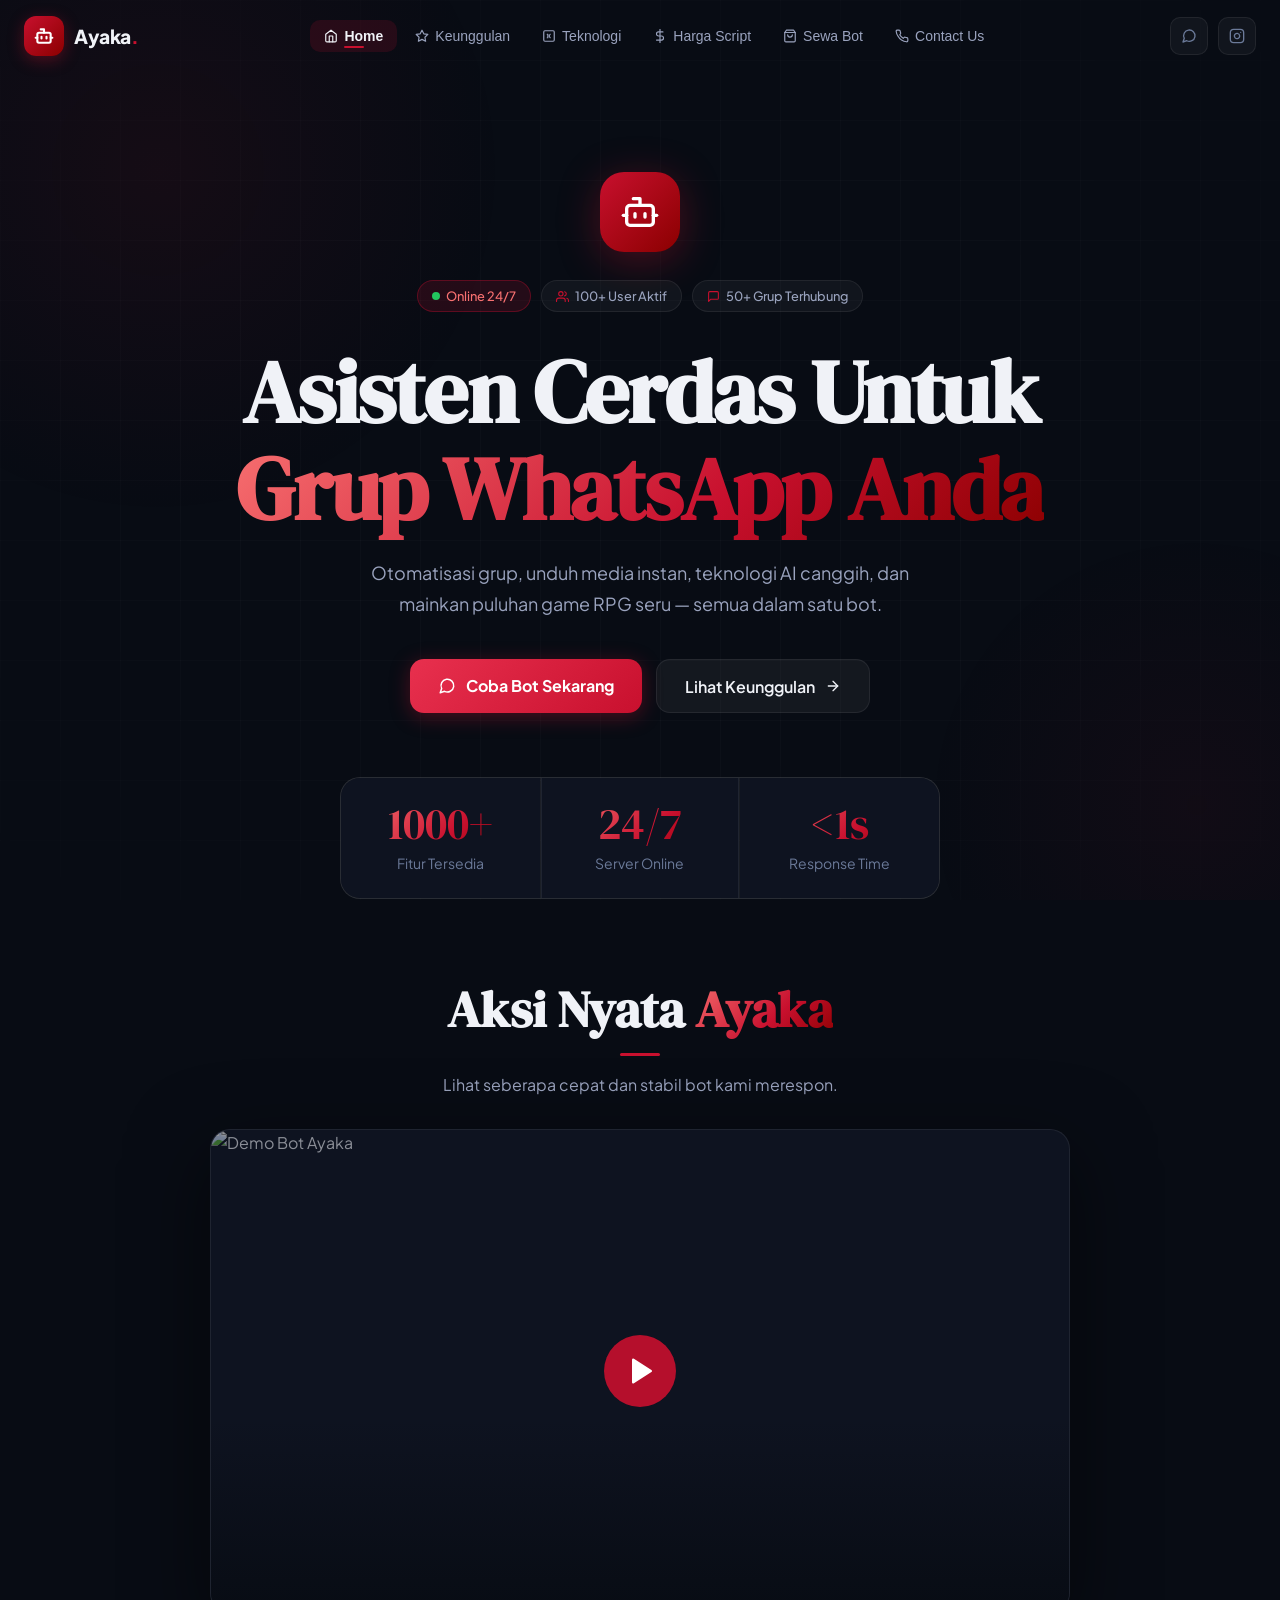
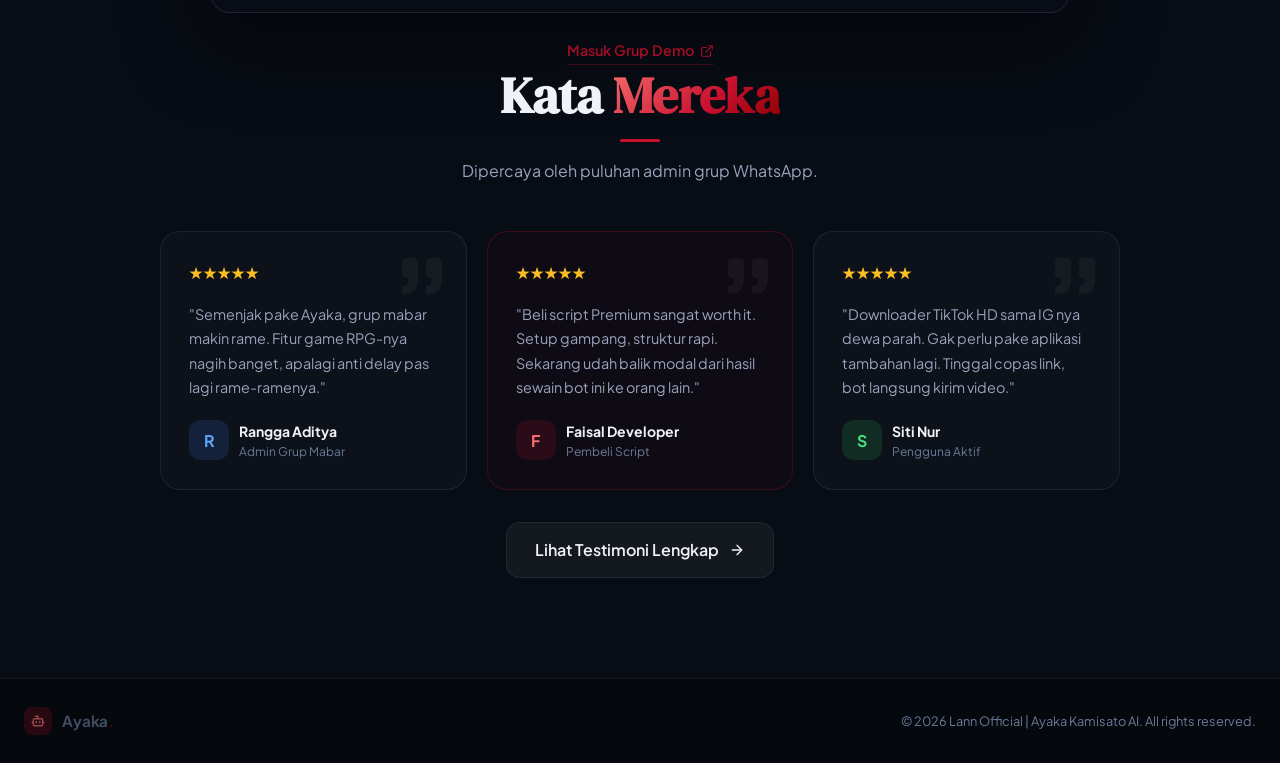
==== commit 5c9b5467: "Create index.html" ====
--- a/index.html
+++ b/index.html
@@ -5,9 +5,9 @@
   <meta name="viewport" content="width=device-width, initial-scale=1.0">
   <title>Ayaka Kamisato | Premium WhatsApp Bot & Script</title>
   <meta name="description" content="Ayaka Kamisato adalah asisten WhatsApp Premium & Modern. Dilengkapi AI, Downloader super cepat, dan fitur RPG interaktif. Beli script atau sewa bot sekarang.">
+  <link rel="preconnect" href="https://fonts.googleapis.com">
+  <link rel="preconnect" href="https://fonts.gstatic.com" crossorigin>
   <link rel="stylesheet" href="style.css">
-  <script src="https://cdn.tailwindcss.com" defer></script>
-  <script src="https://unpkg.com/lucide@latest" defer></script>
 </head>
 <body>
 
@@ -639,10 +639,7 @@
           </div>
           <h4>Email Bisnis</h4>
           <p>Untuk keperluan kerjasama atau laporan penting.</p>
-          <a href="mailto:lannofficial@email.com" class="contact-btn"
-             style="background: var(--red-dim); color: var(--red); border-color: rgba(200,16,46,0.25);"
-             onmouseover="this.style.background='var(--red)'; this.style.color='#fff';"
-             onmouseout="this.style.background='var(--red-dim)'; this.style.color='var(--red)';">
+          <a href="mailto:lannofficial2024@gmail.com" class="contact-btn" style="background: var(--red-dim); color: var(--red); border-color: rgba(200,16,46,0.25);" onmouseover="this.style.background='#C8102E'; this.style.color='#fff';" onmouseout="this.style.background='var(--red-dim)'; this.style.color='var(--red)';">
             <svg xmlns="http://www.w3.org/2000/svg" width="15" height="15" viewBox="0 0 24 24" fill="none" stroke="currentColor" stroke-width="2" stroke-linecap="round" stroke-linejoin="round"><rect width="20" height="16" x="2" y="4" rx="2"/><path d="m22 7-8.97 5.7a1.94 1.94 0 0 1-2.06 0L2 7"/></svg>
             Kirim Email
           </a>
@@ -654,45 +651,56 @@
 </main>
 
 <!-- ==================== VIDEO MODAL ==================== -->
+<!--
+  ╔══════════════════════════════════════════════════════════════╗
+  ║  CARA PAKAI VIDEO DARI GITHUB — BACA INI DULU!              ║
+  ╠══════════════════════════════════════════════════════════════╣
+  ║  1. Buat repository GitHub (bisa private atau public)        ║
+  ║  2. Upload file video kamu (contoh: demo.mp4)                ║
+  ║  3. Isi 2 variabel di bawah ini di dalam app.js:             ║
+  ║                                                              ║
+  ║     GITHUB_USER  = 'username_github_kamu'                    ║
+  ║     GITHUB_REPO  = 'nama_repo_kamu'                          ║
+  ║     GITHUB_FILE  = 'demo.mp4'  ← nama file videonya         ║
+  ║                                                              ║
+  ║  Sistem akan otomatis load dari:                             ║
+  ║  https://raw.githubusercontent.com/USER/REPO/main/FILE      ║
+  ╚══════════════════════════════════════════════════════════════╝
+-->
 <div id="video-modal" role="dialog" aria-modal="true" aria-label="Demo video">
   <div class="modal-inner">
     <button class="modal-close" id="modal-close" aria-label="Close video">
       <svg xmlns="http://www.w3.org/2000/svg" width="18" height="18" viewBox="0 0 24 24" fill="none" stroke="currentColor" stroke-width="2.5" stroke-linecap="round" stroke-linejoin="round"><line x1="18" y1="6" x2="6" y2="18"/><line x1="6" y1="6" x2="18" y2="18"/></svg>
     </button>
 
-    <!--
-    ============================================================
-    CARA UPLOAD VIDEO DEMO:
-    1. Siapkan file video (MP4 format, ukuran ideal < 50MB)
-    2. Upload ke server / hosting kamu (Cloudflare, S3, dsb.)
-    3. Ganti src="YOUR_VIDEO_URL.mp4" di bawah dengan URL video kamu
-    4. Hapus div.video-upload-hint di bawah setelah video aktif
-
-    Contoh:
-    <video id="demo-video" controls preload="none"
-           poster="https://your-domain.com/thumbnail.jpg"
-           src="https://your-domain.com/demo-ayaka.mp4">
+    <!-- State: loading -->
+    <div id="video-loading" style="display:none; text-align:center; padding: 60px 20px;">
+      <div style="width:48px;height:48px;border:3px solid rgba(200,16,46,0.2);border-top-color:var(--red);border-radius:50%;animation:spin 0.8s linear infinite;margin:0 auto 1rem;"></div>
+      <p style="color:var(--text-muted);font-size:0.9rem;">Memuat video dari GitHub...</p>
+    </div>
+
+    <!-- State: video ready -->
+    <video id="demo-video" controls preload="none" style="display:none; width:100%; border-radius:16px; box-shadow:0 24px 80px rgba(0,0,0,0.6);">
+      Browser kamu tidak mendukung tag video.
     </video>
-    ============================================================
-    -->
-
-    <video id="demo-video" controls preload="none"
-           poster="https://images.unsplash.com/photo-1614680376593-902f74a936c2?q=80&w=1200&auto=format"
-           style="display: none;">
-      <!-- <source src="YOUR_VIDEO_URL.mp4" type="video/mp4"> -->
-    </video>
-
-    <!-- Upload hint — hapus block ini setelah video kamu aktif -->
-    <div class="video-upload-hint">
-      <h3>Video Demo Belum Di-upload</h3>
-      <p>Untuk menampilkan video demo, upload file video kamu dan ganti URL di kode HTML:</p>
-      <code>
-        &lt;source src="https://your-domain.com/demo-ayaka.mp4" type="video/mp4"&gt;<br>
-        &lt;!-- Juga atur poster="https://your-domain.com/thumbnail.jpg" --&gt;
-      </code>
-      <p style="margin-top: 12px; font-size: 0.8rem;">
-        Rekomendasi hosting video gratis: <strong style="color: var(--text);">Cloudflare R2, Bunny CDN, atau Streamable.com</strong>
+
+    <!-- State: not configured -->
+    <div id="video-not-set" class="video-upload-hint">
+      <svg xmlns="http://www.w3.org/2000/svg" width="40" height="40" viewBox="0 0 24 24" fill="none" stroke="rgba(200,16,46,0.6)" stroke-width="1.5" stroke-linecap="round" stroke-linejoin="round" style="margin:0 auto 1rem;display:block;"><path d="M15 22v-4a4.8 4.8 0 0 0-1-3.5c3 0 6-2 6-5.5.08-1.25-.27-2.48-1-3.5.28-1.15.28-2.35 0-3.5 0 0-1 0-3 1.5-2.64-.5-5.36-.5-8 0C6 2 5 2 5 2c-.3 1.15-.3 2.35 0 3.5A5.403 5.403 0 0 0 4 9c0 3.5 3 5.5 6 5.5-.39.49-.68 1.05-.85 1.65-.17.6-.22 1.23-.15 1.85v4"/><path d="M9 18c-4.51 2-5-2-7-2"/></svg>
+      <h3>Video GitHub Belum Dikonfigurasi</h3>
+      <p>Buka file <strong style="color:var(--text);">app.js</strong> dan isi variabel berikut di bagian paling atas:</p>
+      <code>const GITHUB_USER = 'username_kamu';<br>const GITHUB_REPO = 'nama_repo';<br>const GITHUB_FILE = 'demo.mp4';</code>
+      <p style="margin-top:14px;font-size:0.82rem;color:var(--text-muted);">
+        Pastikan file video sudah di-push ke branch <strong style="color:var(--text);">main</strong> di repository tersebut.
       </p>
+    </div>
+
+    <!-- State: error -->
+    <div id="video-error" style="display:none;" class="video-upload-hint">
+      <svg xmlns="http://www.w3.org/2000/svg" width="36" height="36" viewBox="0 0 24 24" fill="none" stroke="rgba(200,16,46,0.7)" stroke-width="1.5" stroke-linecap="round" stroke-linejoin="round" style="margin:0 auto 1rem;display:block;"><circle cx="12" cy="12" r="10"/><line x1="12" y1="8" x2="12" y2="12"/><line x1="12" y1="16" x2="12.01" y2="16"/></svg>
+      <h3>Gagal Memuat Video</h3>
+      <p id="video-error-msg" style="font-size:0.875rem;color:var(--text-muted);">File tidak ditemukan di repository GitHub.</p>
+      <button onclick="retryVideo()" style="margin-top:14px;padding:8px 20px;background:var(--red-dim);color:var(--red);border:1px solid rgba(200,16,46,0.3);border-radius:10px;cursor:pointer;font-size:0.875rem;font-family:var(--font-sans);">Coba Lagi</button>
     </div>
   </div>
 </div>
@@ -712,5 +720,4 @@
 
 <script src="app.js"></script>
 </body>
-</html>
-
+          </html>
--- a/style.css
+++ b/style.css
@@ -0,0 +1,981 @@
+/* ========================================
+   AYAKA KAMISATO — GLOBAL STYLES
+   ======================================== */
+
+@import url('https://fonts.googleapis.com/css2?family=Plus+Jakarta+Sans:wght@300;400;500;600;700;800&family=DM+Serif+Display:ital@0;1&display=swap');
+
+/* ---- CSS Variables ---- */
+:root {
+  --red: #C8102E;
+  --red-light: #e8304e;
+  --red-dim: rgba(200, 16, 46, 0.15);
+  --red-glow: rgba(200, 16, 46, 0.25);
+  --bg: #080C14;
+  --bg-card: #0E1320;
+  --bg-elevated: #131927;
+  --border: rgba(255, 255, 255, 0.07);
+  --border-hover: rgba(200, 16, 46, 0.4);
+  --text: #F0F2F7;
+  --text-muted: #6B7A99;
+  --text-subtle: #9AA3BE;
+  --font-display: 'DM Serif Display', serif;
+  --font-sans: 'Plus Jakarta Sans', sans-serif;
+}
+
+/* ---- Reset & Base ---- */
+*, *::before, *::after { box-sizing: border-box; margin: 0; padding: 0; }
+
+html { scroll-behavior: smooth; }
+
+body {
+  font-family: var(--font-sans);
+  background-color: var(--bg);
+  color: var(--text);
+  overflow-x: hidden;
+  min-height: 100svh;
+  display: flex;
+  flex-direction: column;
+  -webkit-font-smoothing: antialiased;
+  line-height: 1.6;
+}
+
+/* ---- Scrollbar ---- */
+::-webkit-scrollbar { width: 6px; }
+::-webkit-scrollbar-track { background: var(--bg); }
+::-webkit-scrollbar-thumb { background: #2A3349; border-radius: 3px; }
+::-webkit-scrollbar-thumb:hover { background: var(--red); }
+
+/* ---- Selection ---- */
+::selection { background: var(--red); color: #fff; }
+
+/* ---- Background Ambient ---- */
+.bg-ambient {
+  position: fixed;
+  inset: 0;
+  z-index: -1;
+  overflow: hidden;
+  pointer-events: none;
+}
+.bg-ambient::before {
+  content: '';
+  position: absolute;
+  top: -20%;
+  left: -15%;
+  width: 700px;
+  height: 700px;
+  background: radial-gradient(circle, rgba(200,16,46,0.07) 0%, transparent 70%);
+  animation: ambientPulse 8s ease-in-out infinite;
+}
+.bg-ambient::after {
+  content: '';
+  position: absolute;
+  bottom: -20%;
+  right: -15%;
+  width: 550px;
+  height: 550px;
+  background: radial-gradient(circle, rgba(200,16,46,0.05) 0%, transparent 70%);
+  animation: ambientPulse 10s ease-in-out infinite reverse;
+}
+/* Grid texture overlay */
+.bg-grid {
+  position: fixed;
+  inset: 0;
+  z-index: -1;
+  pointer-events: none;
+  background-image:
+    linear-gradient(rgba(255,255,255,0.018) 1px, transparent 1px),
+    linear-gradient(90deg, rgba(255,255,255,0.018) 1px, transparent 1px);
+  background-size: 60px 60px;
+  mask-image: radial-gradient(ellipse 80% 80% at 50% 50%, black 40%, transparent 100%);
+}
+
+@keyframes ambientPulse {
+  0%, 100% { transform: scale(1); opacity: 1; }
+  50% { transform: scale(1.1); opacity: 0.7; }
+}
+
+/* ---- Glass Panels ---- */
+.glass {
+  background: rgba(14, 19, 32, 0.6);
+  backdrop-filter: blur(20px);
+  -webkit-backdrop-filter: blur(20px);
+  border: 1px solid var(--border);
+}
+.glass-card {
+  background: rgba(255, 255, 255, 0.025);
+  border: 1px solid var(--border);
+  border-radius: 20px;
+  transition: all 0.35s cubic-bezier(0.4, 0, 0.2, 1);
+}
+.glass-card:hover {
+  background: rgba(200, 16, 46, 0.07);
+  border-color: var(--border-hover);
+  transform: translateY(-4px);
+  box-shadow: 0 12px 40px rgba(200, 16, 46, 0.12), 0 0 0 1px rgba(200,16,46,0.1);
+}
+
+/* ---- Typography ---- */
+.display-heading {
+  font-family: var(--font-display);
+  font-size: clamp(2.8rem, 7vw, 5.5rem);
+  line-height: 1.1;
+  letter-spacing: -0.02em;
+}
+.section-heading {
+  font-family: var(--font-display);
+  font-size: clamp(2rem, 4vw, 3.2rem);
+  line-height: 1.2;
+}
+.text-gradient {
+  background: linear-gradient(135deg, #f87171 0%, var(--red) 60%, #8B0000 100%);
+  -webkit-background-clip: text;
+  -webkit-text-fill-color: transparent;
+  background-clip: text;
+}
+.text-muted { color: var(--text-muted); }
+.text-subtle { color: var(--text-subtle); }
+
+/* ---- Navigation ---- */
+#navbar {
+  position: fixed;
+  top: 0;
+  left: 0;
+  right: 0;
+  z-index: 100;
+  height: 72px;
+  transition: all 0.3s ease;
+}
+#navbar.scrolled {
+  background: rgba(8, 12, 20, 0.92);
+  backdrop-filter: blur(24px);
+  -webkit-backdrop-filter: blur(24px);
+  border-bottom: 1px solid var(--border);
+  box-shadow: 0 4px 24px rgba(0,0,0,0.4);
+}
+.nav-inner {
+  max-width: 1280px;
+  margin: 0 auto;
+  padding: 0 1.5rem;
+  height: 100%;
+  display: flex;
+  align-items: center;
+  justify-content: space-between;
+}
+.logo {
+  display: flex;
+  align-items: center;
+  gap: 10px;
+  cursor: pointer;
+  text-decoration: none;
+  user-select: none;
+}
+.logo-icon {
+  width: 40px;
+  height: 40px;
+  border-radius: 12px;
+  background: linear-gradient(135deg, var(--red) 0%, #8B0000 100%);
+  display: flex;
+  align-items: center;
+  justify-content: center;
+  box-shadow: 0 4px 16px rgba(200,16,46,0.35);
+  transition: transform 0.3s ease, box-shadow 0.3s ease;
+}
+.logo:hover .logo-icon {
+  transform: scale(1.05) rotate(-3deg);
+  box-shadow: 0 6px 24px rgba(200,16,46,0.5);
+}
+.logo-text {
+  font-weight: 800;
+  font-size: 1.2rem;
+  color: var(--text);
+  letter-spacing: -0.02em;
+}
+.logo-text span { color: var(--red); }
+
+.nav-links {
+  display: none;
+  align-items: center;
+  gap: 0.25rem;
+  list-style: none;
+}
+@media (min-width: 1024px) { .nav-links { display: flex; } }
+
+.nav-link {
+  position: relative;
+  display: flex;
+  align-items: center;
+  gap: 6px;
+  padding: 8px 14px;
+  font-size: 0.875rem;
+  font-weight: 500;
+  color: var(--text-subtle);
+  background: none;
+  border: none;
+  border-radius: 10px;
+  cursor: pointer;
+  transition: all 0.2s ease;
+  white-space: nowrap;
+}
+.nav-link:hover { color: var(--text); background: rgba(255,255,255,0.05); }
+.nav-link.active {
+  color: var(--text);
+  background: var(--red-dim);
+  font-weight: 600;
+}
+.nav-link.active::after {
+  content: '';
+  position: absolute;
+  bottom: 4px;
+  left: 50%;
+  transform: translateX(-50%);
+  width: 20px;
+  height: 2px;
+  background: var(--red);
+  border-radius: 2px;
+}
+
+.nav-actions {
+  display: none;
+  align-items: center;
+  gap: 10px;
+}
+@media (min-width: 1024px) { .nav-actions { display: flex; } }
+
+.nav-icon-btn {
+  width: 38px;
+  height: 38px;
+  border-radius: 10px;
+  background: rgba(255,255,255,0.04);
+  border: 1px solid var(--border);
+  display: flex;
+  align-items: center;
+  justify-content: center;
+  color: var(--text-muted);
+  text-decoration: none;
+  transition: all 0.2s ease;
+}
+.nav-icon-btn:hover {
+  color: var(--text);
+  background: rgba(255,255,255,0.08);
+  border-color: rgba(255,255,255,0.15);
+  transform: translateY(-1px);
+}
+
+/* Mobile menu button */
+.mobile-menu-btn {
+  display: flex;
+  align-items: center;
+  gap: 10px;
+}
+@media (min-width: 1024px) { .mobile-menu-btn { display: none; } }
+
+#hamburger-btn {
+  background: none;
+  border: none;
+  color: var(--text-subtle);
+  cursor: pointer;
+  padding: 6px;
+  border-radius: 8px;
+  transition: all 0.2s;
+}
+#hamburger-btn:hover { color: var(--text); background: rgba(255,255,255,0.05); }
+
+/* Mobile Drawer */
+#mobile-menu {
+  position: fixed;
+  top: 72px;
+  left: 0;
+  right: 0;
+  bottom: 0;
+  background: rgba(8, 12, 20, 0.98);
+  backdrop-filter: blur(20px);
+  z-index: 99;
+  padding: 1.5rem;
+  overflow-y: auto;
+  transform: translateY(-20px);
+  opacity: 0;
+  pointer-events: none;
+  transition: all 0.3s cubic-bezier(0.4, 0, 0.2, 1);
+}
+#mobile-menu.open {
+  transform: translateY(0);
+  opacity: 1;
+  pointer-events: all;
+}
+.mobile-nav-link {
+  display: flex;
+  align-items: center;
+  gap: 12px;
+  width: 100%;
+  padding: 14px 16px;
+  border-radius: 12px;
+  font-size: 1rem;
+  font-weight: 500;
+  color: var(--text-subtle);
+  background: none;
+  border: none;
+  cursor: pointer;
+  transition: all 0.2s ease;
+  text-align: left;
+  margin-bottom: 4px;
+}
+.mobile-nav-link:hover { color: var(--text); background: rgba(255,255,255,0.05); }
+.mobile-nav-link .icon { color: var(--red); }
+
+/* ---- Page Sections SPA ---- */
+main { padding-top: 72px; flex: 1; }
+
+.page-section {
+  display: none;
+  animation: pageFadeIn 0.45s cubic-bezier(0.4, 0, 0.2, 1) forwards;
+}
+.page-section.active { display: block; }
+
+@keyframes pageFadeIn {
+  from { opacity: 0; transform: translateY(12px); }
+  to { opacity: 1; transform: translateY(0); }
+}
+
+/* ---- Scroll Reveal ---- */
+.reveal {
+  opacity: 0;
+  transform: translateY(24px);
+  transition: opacity 0.7s cubic-bezier(0.5, 0, 0, 1), transform 0.7s cubic-bezier(0.5, 0, 0, 1);
+}
+.reveal.visible {
+  opacity: 1;
+  transform: translateY(0);
+}
+.reveal-delay-1 { transition-delay: 0.1s; }
+.reveal-delay-2 { transition-delay: 0.2s; }
+.reveal-delay-3 { transition-delay: 0.3s; }
+
+/* ---- Buttons ---- */
+.btn-primary {
+  display: inline-flex;
+  align-items: center;
+  justify-content: center;
+  gap: 10px;
+  padding: 14px 28px;
+  font-weight: 700;
+  font-size: 1rem;
+  font-family: var(--font-sans);
+  color: #fff;
+  background: linear-gradient(135deg, var(--red-light) 0%, var(--red) 100%);
+  border: none;
+  border-radius: 14px;
+  cursor: pointer;
+  text-decoration: none;
+  box-shadow: 0 4px 20px rgba(200,16,46,0.35);
+  transition: all 0.25s ease;
+  position: relative;
+  overflow: hidden;
+}
+.btn-primary::before {
+  content: '';
+  position: absolute;
+  inset: 0;
+  background: linear-gradient(135deg, rgba(255,255,255,0.15), transparent);
+  opacity: 0;
+  transition: opacity 0.2s;
+}
+.btn-primary:hover::before { opacity: 1; }
+.btn-primary:hover {
+  transform: translateY(-2px);
+  box-shadow: 0 8px 32px rgba(200,16,46,0.45);
+}
+.btn-primary:active { transform: scale(0.97); }
+
+.btn-secondary {
+  display: inline-flex;
+  align-items: center;
+  justify-content: center;
+  gap: 10px;
+  padding: 14px 28px;
+  font-weight: 600;
+  font-size: 1rem;
+  font-family: var(--font-sans);
+  color: var(--text);
+  background: rgba(255,255,255,0.05);
+  border: 1px solid var(--border);
+  border-radius: 14px;
+  cursor: pointer;
+  text-decoration: none;
+  transition: all 0.25s ease;
+}
+.btn-secondary:hover {
+  background: rgba(255,255,255,0.09);
+  border-color: rgba(255,255,255,0.18);
+  transform: translateY(-2px);
+}
+.btn-secondary:active { transform: scale(0.97); }
+
+/* ---- Badges / Pills ---- */
+.pill {
+  display: inline-flex;
+  align-items: center;
+  gap: 6px;
+  padding: 5px 14px;
+  font-size: 0.8rem;
+  font-weight: 500;
+  border-radius: 100px;
+  border: 1px solid var(--border);
+  background: rgba(255,255,255,0.04);
+  color: var(--text-subtle);
+}
+.pill-red {
+  border-color: rgba(200,16,46,0.35);
+  background: var(--red-dim);
+  color: #f87171;
+}
+
+/* ---- Section Container ---- */
+.section-container {
+  max-width: 1280px;
+  margin: 0 auto;
+  padding: 80px 1.5rem;
+}
+@media (min-width: 768px) { .section-container { padding: 100px 2rem; } }
+
+/* ---- Hero ---- */
+.hero-wrapper {
+  text-align: center;
+  max-width: 820px;
+  margin: 0 auto;
+}
+.hero-badges {
+  display: flex;
+  flex-wrap: wrap;
+  justify-content: center;
+  gap: 10px;
+  margin-bottom: 2rem;
+}
+.hero-title { margin-bottom: 1.25rem; }
+.hero-desc {
+  font-size: 1.125rem;
+  color: var(--text-subtle);
+  max-width: 560px;
+  margin: 0 auto 2.5rem;
+  line-height: 1.7;
+}
+.hero-actions {
+  display: flex;
+  flex-wrap: wrap;
+  gap: 14px;
+  justify-content: center;
+}
+
+/* ---- Video Demo ---- */
+.video-wrapper {
+  margin-top: 5rem;
+  max-width: 860px;
+  margin-left: auto;
+  margin-right: auto;
+}
+.video-frame {
+  position: relative;
+  aspect-ratio: 16/9;
+  border-radius: 20px;
+  overflow: hidden;
+  background: var(--bg-card);
+  border: 1px solid var(--border);
+  box-shadow: 0 24px 80px rgba(0,0,0,0.5);
+  cursor: pointer;
+  group: true;
+}
+.video-frame img {
+  width: 100%;
+  height: 100%;
+  object-fit: cover;
+  opacity: 0.55;
+  transition: opacity 0.4s, transform 0.6s;
+}
+.video-frame:hover img { opacity: 0.7; transform: scale(1.03); }
+.video-overlay {
+  position: absolute;
+  inset: 0;
+  background: linear-gradient(to top, var(--bg) 0%, transparent 40%);
+}
+.play-btn {
+  position: absolute;
+  inset: 0;
+  display: flex;
+  align-items: center;
+  justify-content: center;
+}
+.play-circle {
+  width: 72px;
+  height: 72px;
+  border-radius: 50%;
+  background: rgba(200,16,46,0.9);
+  backdrop-filter: blur(8px);
+  display: flex;
+  align-items: center;
+  justify-content: center;
+  padding-left: 4px;
+  box-shadow: 0 0 0 0 rgba(200,16,46,0.4);
+  transition: transform 0.25s ease, box-shadow 0.25s ease;
+  animation: playPulse 3s infinite;
+}
+.video-frame:hover .play-circle {
+  transform: scale(1.1);
+  animation: none;
+  box-shadow: 0 0 40px rgba(200,16,46,0.5);
+}
+@keyframes playPulse {
+  0%, 100% { box-shadow: 0 0 0 0 rgba(200,16,46,0.4); }
+  50% { box-shadow: 0 0 0 14px rgba(200,16,46,0); }
+}
+
+/* ---- Testimonials ---- */
+.testi-card {
+  background: rgba(255,255,255,0.025);
+  border: 1px solid var(--border);
+  border-radius: 20px;
+  padding: 28px;
+  position: relative;
+  transition: all 0.3s ease;
+}
+.testi-card:hover {
+  background: rgba(255,255,255,0.04);
+  border-color: rgba(255,255,255,0.12);
+  transform: translateY(-3px);
+}
+.testi-featured {
+  border-color: rgba(200,16,46,0.25);
+  background: rgba(200,16,46,0.04);
+}
+.testi-avatar {
+  width: 40px;
+  height: 40px;
+  border-radius: 12px;
+  display: flex;
+  align-items: center;
+  justify-content: center;
+  font-weight: 700;
+  font-size: 1rem;
+}
+.stars { color: #FBBF24; display: flex; gap: 2px; margin-bottom: 1rem; }
+
+/* ---- Feature Cards ---- */
+.feature-card {
+  background: var(--bg-card);
+  border: 1px solid var(--border);
+  border-radius: 22px;
+  padding: 32px;
+  transition: all 0.3s ease;
+}
+.feature-card:hover {
+  border-color: var(--border-hover);
+  box-shadow: 0 10px 40px rgba(200,16,46,0.1);
+  transform: translateY(-3px);
+}
+.feature-icon {
+  width: 52px;
+  height: 52px;
+  border-radius: 14px;
+  display: flex;
+  align-items: center;
+  justify-content: center;
+  margin-bottom: 1.25rem;
+}
+
+/* ---- Stats ---- */
+.stat-item { text-align: center; }
+.stat-number {
+  font-family: var(--font-display);
+  font-size: 2.75rem;
+  line-height: 1;
+  margin-bottom: 6px;
+}
+.stat-label { font-size: 0.875rem; color: var(--text-muted); }
+
+/* ---- Comparison Table ---- */
+.compare-table {
+  width: 100%;
+  border-collapse: collapse;
+}
+.compare-table th, .compare-table td {
+  padding: 16px 20px;
+  text-align: center;
+  font-size: 0.9rem;
+}
+.compare-table th:first-child, .compare-table td:first-child { text-align: left; }
+.compare-table thead tr { background: rgba(0,0,0,0.4); }
+.compare-table th { font-weight: 600; color: var(--text-subtle); }
+.compare-table th.col-ayaka { color: var(--red); background: var(--red-dim); }
+.compare-table tbody tr { border-bottom: 1px solid rgba(255,255,255,0.04); }
+.compare-table tbody tr:hover { background: rgba(255,255,255,0.02); }
+.compare-table td.col-ayaka { background: rgba(200,16,46,0.04); border-left: 1px solid rgba(200,16,46,0.15); border-right: 1px solid rgba(200,16,46,0.15); }
+
+/* ---- Tech Cards ---- */
+.tech-card {
+  background: var(--bg-card);
+  border: 1px solid var(--border);
+  border-left: 3px solid var(--red);
+  border-radius: 14px;
+  padding: 22px;
+  transition: all 0.3s ease;
+}
+.tech-card:hover {
+  background: var(--bg-elevated);
+  transform: translateX(3px);
+}
+.tech-card h4 {
+  font-weight: 700;
+  color: var(--text);
+  margin-bottom: 8px;
+  display: flex;
+  align-items: center;
+  gap: 8px;
+}
+.tech-card p { font-size: 0.875rem; color: var(--text-subtle); line-height: 1.6; }
+
+/* ---- Pricing ---- */
+.pricing-grid {
+  display: grid;
+  grid-template-columns: 1fr;
+  gap: 24px;
+  max-width: 900px;
+  margin: 0 auto;
+}
+@media (min-width: 768px) {
+  .pricing-grid { grid-template-columns: 1fr 1fr; }
+}
+.pricing-card {
+  background: var(--bg-card);
+  border: 1px solid var(--border);
+  border-radius: 24px;
+  padding: 36px;
+  display: flex;
+  flex-direction: column;
+  position: relative;
+  transition: all 0.3s ease;
+}
+.pricing-card:hover { transform: translateY(-4px); }
+.pricing-card.featured {
+  border-color: var(--red);
+  background: linear-gradient(145deg, rgba(200,16,46,0.08) 0%, var(--bg-card) 100%);
+  box-shadow: 0 0 50px rgba(200,16,46,0.12), 0 0 0 1px rgba(200,16,46,0.2);
+}
+@media (min-width: 768px) {
+  .pricing-card.featured { transform: translateY(-8px); }
+  .pricing-card.featured:hover { transform: translateY(-12px); }
+}
+.pricing-badge {
+  position: absolute;
+  top: -14px;
+  right: 24px;
+  background: var(--red);
+  color: #fff;
+  font-size: 0.7rem;
+  font-weight: 700;
+  letter-spacing: 0.06em;
+  padding: 5px 14px;
+  border-radius: 100px;
+  text-transform: uppercase;
+}
+.pricing-plan-label {
+  display: inline-block;
+  font-size: 0.75rem;
+  font-weight: 600;
+  letter-spacing: 0.08em;
+  text-transform: uppercase;
+  padding: 4px 12px;
+  border-radius: 8px;
+  margin-bottom: 1rem;
+}
+.pricing-price {
+  font-family: var(--font-display);
+  font-size: 3rem;
+  line-height: 1;
+  margin-bottom: 2rem;
+}
+.feature-list { list-style: none; flex: 1; margin-bottom: 2rem; }
+.feature-list li {
+  display: flex;
+  align-items: flex-start;
+  gap: 10px;
+  padding: 10px 0;
+  border-bottom: 1px solid rgba(255,255,255,0.04);
+  font-size: 0.9rem;
+  color: var(--text-subtle);
+}
+.feature-list li:last-child { border-bottom: none; }
+.feature-list li.included { color: var(--text); }
+.feat-icon {
+  width: 20px;
+  height: 20px;
+  border-radius: 6px;
+  display: inline-flex;
+  align-items: center;
+  justify-content: center;
+  flex-shrink: 0;
+  margin-top: 1px;
+}
+
+/* ---- Sewa Section ---- */
+.rent-grid {
+  display: grid;
+  grid-template-columns: repeat(2, 1fr);
+  gap: 14px;
+  max-width: 720px;
+  margin: 0 auto 2.5rem;
+}
+@media (min-width: 640px) { .rent-grid { grid-template-columns: repeat(3, 1fr); } }
+
+.rent-card {
+  background: var(--bg-card);
+  border: 1px solid var(--border);
+  border-radius: 18px;
+  padding: 22px 16px;
+  text-align: center;
+  transition: all 0.3s ease;
+}
+.rent-card:hover {
+  border-color: rgba(200,16,46,0.3);
+  transform: translateY(-3px);
+}
+.rent-card.popular {
+  border-color: rgba(200,16,46,0.4);
+  background: rgba(200,16,46,0.06);
+  position: relative;
+}
+.rent-badge-small {
+  position: absolute;
+  top: 0;
+  right: 0;
+  background: var(--red);
+  color: #fff;
+  font-size: 0.65rem;
+  font-weight: 700;
+  padding: 3px 10px;
+  border-radius: 0 18px 0 10px;
+  text-transform: uppercase;
+  letter-spacing: 0.05em;
+}
+.rent-label { font-size: 0.8rem; color: var(--text-muted); margin-bottom: 8px; }
+.rent-price { font-family: var(--font-display); font-size: 2rem; color: var(--text); }
+.rent-card.popular .rent-label { color: #f87171; }
+
+/* ---- Contact Cards ---- */
+.contact-card {
+  background: var(--bg-card);
+  border: 1px solid var(--border);
+  border-radius: 20px;
+  padding: 28px;
+  text-align: center;
+  display: flex;
+  flex-direction: column;
+  align-items: center;
+  transition: all 0.3s ease;
+}
+.contact-card:hover { transform: translateY(-4px); }
+.contact-icon {
+  width: 56px;
+  height: 56px;
+  border-radius: 16px;
+  display: flex;
+  align-items: center;
+  justify-content: center;
+  margin-bottom: 1rem;
+}
+.contact-card h4 { font-weight: 700; margin-bottom: 6px; }
+.contact-card p { font-size: 0.85rem; color: var(--text-muted); margin-bottom: 1.25rem; flex: 1; }
+.contact-btn {
+  display: flex;
+  align-items: center;
+  justify-content: center;
+  gap: 8px;
+  width: 100%;
+  padding: 11px;
+  border-radius: 12px;
+  font-weight: 600;
+  font-size: 0.9rem;
+  font-family: var(--font-sans);
+  text-decoration: none;
+  border: 1px solid transparent;
+  transition: all 0.25s ease;
+  cursor: pointer;
+}
+
+/* ---- Why Choose ---- */
+.why-card {
+  background: rgba(255,255,255,0.03);
+  border: 1px solid var(--border);
+  border-radius: 18px;
+  padding: 28px 22px;
+  text-align: center;
+  transition: all 0.3s ease;
+}
+.why-card:hover {
+  background: rgba(255,255,255,0.05);
+  border-color: rgba(255,255,255,0.12);
+  transform: translateY(-3px);
+}
+.why-icon { margin-bottom: 1rem; }
+.why-card h4 { font-weight: 700; font-size: 1rem; margin-bottom: 6px; }
+.why-card p { font-size: 0.85rem; color: var(--text-muted); line-height: 1.5; }
+
+/* ---- Video Modal ---- */
+#video-modal {
+  position: fixed;
+  inset: 0;
+  z-index: 200;
+  background: rgba(0,0,0,0.88);
+  backdrop-filter: blur(8px);
+  display: flex;
+  align-items: center;
+  justify-content: center;
+  padding: 1.5rem;
+  opacity: 0;
+  pointer-events: none;
+  transition: opacity 0.3s ease;
+}
+#video-modal.open { opacity: 1; pointer-events: all; }
+.modal-inner {
+  width: 100%;
+  max-width: 900px;
+  position: relative;
+}
+.modal-close {
+  position: absolute;
+  top: -44px;
+  right: 0;
+  background: rgba(255,255,255,0.1);
+  border: none;
+  color: #fff;
+  width: 36px;
+  height: 36px;
+  border-radius: 10px;
+  cursor: pointer;
+  display: flex;
+  align-items: center;
+  justify-content: center;
+  transition: background 0.2s;
+}
+.modal-close:hover { background: rgba(255,255,255,0.2); }
+#video-modal video {
+  width: 100%;
+  border-radius: 16px;
+  display: block;
+  box-shadow: 0 24px 80px rgba(0,0,0,0.6);
+}
+/* Fallback upload hint */
+.video-upload-hint {
+  background: var(--bg-card);
+  border: 2px dashed rgba(200,16,46,0.3);
+  border-radius: 16px;
+  padding: 48px 24px;
+  text-align: center;
+  color: var(--text-muted);
+}
+.video-upload-hint h3 { font-weight: 700; color: var(--text); margin-bottom: 8px; }
+.video-upload-hint p { font-size: 0.9rem; line-height: 1.6; }
+.video-upload-hint code {
+  display: block;
+  margin-top: 16px;
+  background: rgba(200,16,46,0.1);
+  border: 1px solid rgba(200,16,46,0.25);
+  border-radius: 8px;
+  padding: 10px 16px;
+  font-size: 0.8rem;
+  color: #f87171;
+  font-family: 'Courier New', monospace;
+  text-align: left;
+}
+
+/* ---- Footer ---- */
+footer {
+  border-top: 1px solid var(--border);
+  background: rgba(0,0,0,0.3);
+  margin-top: auto;
+}
+.footer-inner {
+  max-width: 1280px;
+  margin: 0 auto;
+  padding: 28px 1.5rem;
+  display: flex;
+  flex-direction: column;
+  align-items: center;
+  gap: 10px;
+}
+@media (min-width: 640px) {
+  .footer-inner { flex-direction: row; justify-content: space-between; }
+}
+footer p { font-size: 0.8rem; color: var(--text-muted); }
+
+/* ---- Divider ---- */
+.divider {
+  width: 40px;
+  height: 3px;
+  background: var(--red);
+  border-radius: 2px;
+  margin: 12px auto 0;
+}
+
+/* ---- Utility ---- */
+.grid-2 { display: grid; grid-template-columns: 1fr; gap: 24px; }
+@media (min-width: 768px) { .grid-2 { grid-template-columns: 1fr 1fr; } }
+
+.grid-3 { display: grid; grid-template-columns: 1fr; gap: 20px; }
+@media (min-width: 640px) { .grid-3 { grid-template-columns: 1fr 1fr; } }
+@media (min-width: 1024px) { .grid-3 { grid-template-columns: 1fr 1fr 1fr; } }
+
+.grid-4 { display: grid; grid-template-columns: 1fr 1fr; gap: 16px; }
+@media (min-width: 1024px) { .grid-4 { grid-template-columns: repeat(4, 1fr); } }
+
+.text-center { text-align: center; }
+.mb-2 { margin-bottom: 0.5rem; }
+.mb-3 { margin-bottom: 0.75rem; }
+.mb-4 { margin-bottom: 1rem; }
+.mb-6 { margin-bottom: 1.5rem; }
+.mb-8 { margin-bottom: 2rem; }
+.mb-12 { margin-bottom: 3rem; }
+.mb-16 { margin-bottom: 4rem; }
+.mb-20 { margin-bottom: 5rem; }
+.mt-2 { margin-top: 0.5rem; }
+.mt-4 { margin-top: 1rem; }
+.mt-6 { margin-top: 1.5rem; }
+.mt-8 { margin-top: 2rem; }
+.mt-10 { margin-top: 2.5rem; }
+.mt-16 { margin-top: 4rem; }
+.flex { display: flex; }
+.flex-center { display: flex; align-items: center; justify-content: center; }
+.flex-col { flex-direction: column; }
+.items-center { align-items: center; }
+.justify-center { justify-content: center; }
+.gap-2 { gap: 0.5rem; }
+.gap-3 { gap: 0.75rem; }
+.gap-4 { gap: 1rem; }
+.gap-6 { gap: 1.5rem; }
+.flex-wrap { flex-wrap: wrap; }
+.w-full { width: 100%; }
+.overflow-hidden { overflow: hidden; }
+.relative { position: relative; }
+.italic { font-style: italic; }
+.font-bold { font-weight: 700; }
+.font-semibold { font-weight: 600; }
+.leading-relaxed { line-height: 1.7; }
+
+/* Float animation for hero bot icon */
+@keyframes float {
+  0%, 100% { transform: translateY(0); }
+  50% { transform: translateY(-12px); }
+}
+.animate-float { animation: float 5s ease-in-out infinite; }
+
+/* Pulse dot */
+@keyframes pulseDot {
+  0%, 100% { opacity: 1; transform: scale(1); }
+  50% { opacity: 0.5; transform: scale(0.85); }
+}
+.pulse-dot {
+  width: 8px;
+  height: 8px;
+  border-radius: 50%;
+  background: #22C55E;
+  animation: pulseDot 1.5s ease-in-out infinite;
+  flex-shrink: 0;
+}
+
